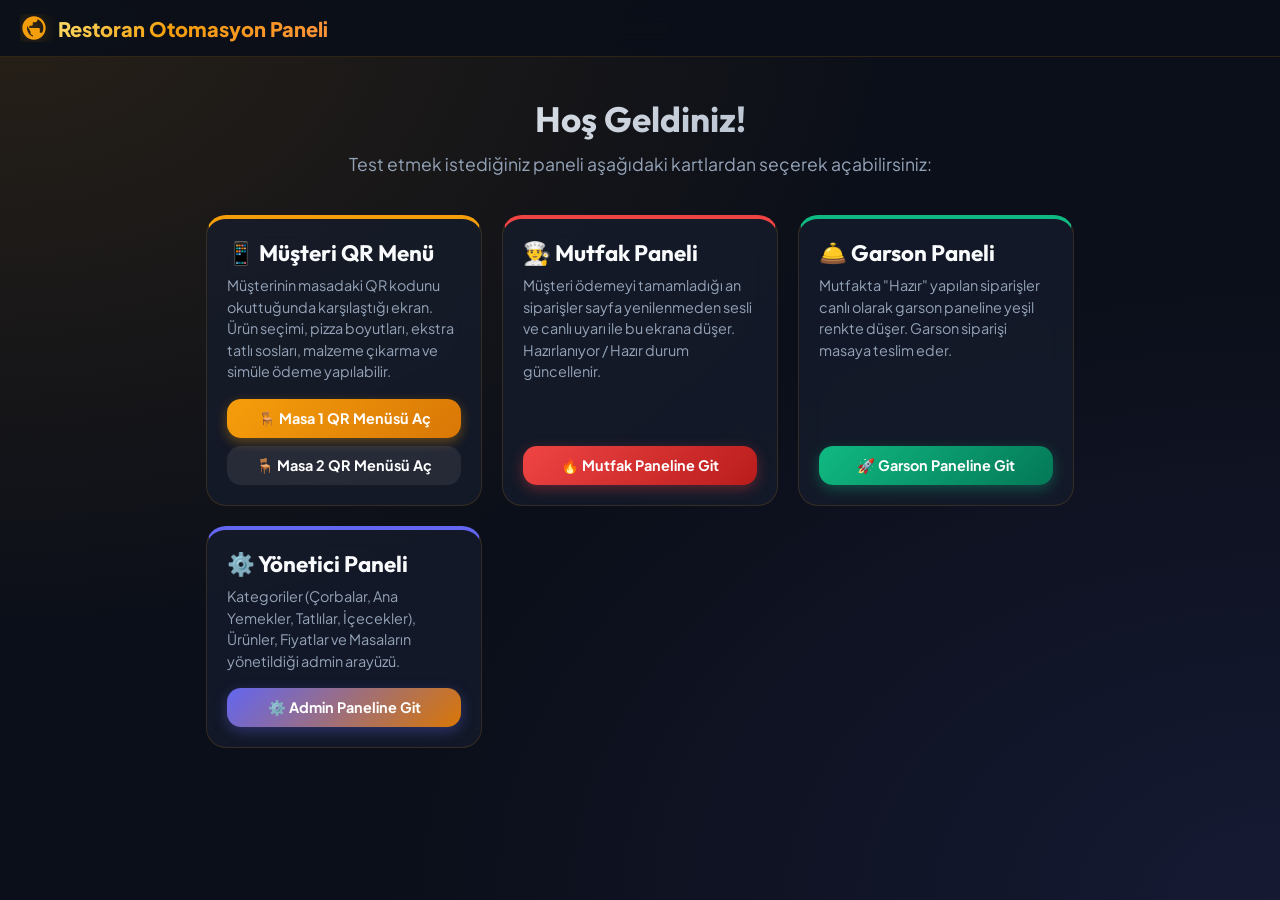
==== templates/index.html @ 1e36d371 "baslangic commiti: QR Odeme ve Restoran Otomasyonu" ====
<!DOCTYPE html>
<html lang="tr">
<head>
    <meta charset="UTF-8">
    <meta name="viewport" content="width=device-width, initial-scale=1.0">
    <title>Restoran QR Sipariş & Operasyon Sistemi</title>
    <link rel="stylesheet" href="/static/css/style.css">
</head>
<body>

    <header class="navbar">
        <div class="brand">
            <svg class="brand-icon-svg" viewBox="0 0 24 24">
                <path d="M12 2C6.48 2 2 6.48 2 12s4.48 10 10 10 10-4.48 10-10S17.52 2 12 2zm1 17.93c-3.95-.49-7-3.85-7-7.93 0-.62.08-1.21.21-1.79L9 15v1c0 1.1.9 2 2 2v1.93zm6.9-2.54c-.26-.81-1-1.39-1.9-1.39h-1v-3c0-.55-.45-1-1-1H8v-2h2c.55 0 1-.45 1-1V7h2c1.1 0 2-.9 2-2v-.41c2.93 1.19 5 4.06 5 7.41 0 2.08-.8 3.97-2.1 5.39z"/>
            </svg>
            <span>Restoran Otomasyon Paneli</span>
        </div>
    </header>

    <main class="container" style="max-width: 900px; padding-top: 40px;">
        <div style="text-align: center; margin-bottom: 40px;">
            <h1 style="font-size: 2.2rem; margin-bottom: 12px; background: linear-gradient(135deg, #fff, #94a3b8); -webkit-background-clip: text; -webkit-text-fill-color: transparent;">
                Hoş Geldiniz!
            </h1>
            <p style="color: var(--text-secondary); font-size: 1.1rem;">
                Test etmek istediğiniz paneli aşağıdaki kartlardan seçerek açabilirsiniz:
            </p>
        </div>

        <div style="display: grid; grid-template-columns: repeat(auto-fit, minmax(260px, 1fr)); gap: 20px;">
            
            <!-- MÜŞTERİ QR MENÜ -->
            <div class="product-card" style="border-top: 4px solid var(--primary);">
                <div>
                    <h3 style="font-size: 1.4rem; margin-bottom: 8px;">📱 Müşteri QR Menü</h3>
                    <p style="color: var(--text-secondary); font-size: 0.9rem; line-height: 1.5; margin-bottom: 16px;">
                        Müşterinin masadaki QR kodunu okuttuğunda karşılaştığı ekran. Ürün seçimi, pizza boyutları, ekstra tatlı sosları, malzeme çıkarma ve simüle ödeme yapılabilir.
                    </p>
                </div>
                <div style="display: flex; flex-direction: column; gap: 8px;">
                    <a href="/menu?masa=1" class="btn-add" style="justify-content: center;">
                        🪑 Masa 1 QR Menüsü Aç
                    </a>
                    <a href="/menu?masa=2" class="btn-add" style="justify-content: center; background: rgba(255,255,255,0.08); color:#fff; box-shadow:none;">
                        🪑 Masa 2 QR Menüsü Aç
                    </a>
                </div>
            </div>

            <!-- MUTFAK PANELİ -->
            <div class="product-card" style="border-top: 4px solid var(--danger);">
                <div>
                    <h3 style="font-size: 1.4rem; margin-bottom: 8px;">👨‍🍳 Mutfak Paneli</h3>
                    <p style="color: var(--text-secondary); font-size: 0.9rem; line-height: 1.5; margin-bottom: 16px;">
                        Müşteri ödemeyi tamamladığı an siparişler sayfa yenilenmeden sesli ve canlı uyarı ile bu ekrana düşer. Hazırlanıyor / Hazır durum güncellenir.
                    </p>
                </div>
                <a href="/mutfak" class="btn-add" style="justify-content: center; background: linear-gradient(135deg, var(--danger), #b91c1c); box-shadow: 0 4px 14px var(--danger-glow);">
                    🔥 Mutfak Paneline Git
                </a>
            </div>

            <!-- GARSON PANELİ -->
            <div class="product-card" style="border-top: 4px solid var(--success);">
                <div>
                    <h3 style="font-size: 1.4rem; margin-bottom: 8px;">🛎️ Garson Paneli</h3>
                    <p style="color: var(--text-secondary); font-size: 0.9rem; line-height: 1.5; margin-bottom: 16px;">
                        Mutfakta "Hazır" yapılan siparişler canlı olarak garson paneline yeşil renkte düşer. Garson siparişi masaya teslim eder.
                    </p>
                </div>
                <a href="/garson" class="btn-add" style="justify-content: center; background: linear-gradient(135deg, var(--success), #047857); box-shadow: 0 4px 14px var(--success-glow);">
                    🚀 Garson Paneline Git
                </a>
            </div>

            <!-- YÖNETİCİ PANELİ -->
            <div class="product-card" style="border-top: 4px solid var(--accent);">
                <div>
                    <h3 style="font-size: 1.4rem; margin-bottom: 8px;">⚙️ Yönetici Paneli</h3>
                    <p style="color: var(--text-secondary); font-size: 0.9rem; line-height: 1.5; margin-bottom: 16px;">
                        Kategoriler (Çorbalar, Ana Yemekler, Tatlılar, İçecekler), Ürünler, Fiyatlar ve Masaların yönetildiği admin arayüzü.
                    </p>
                </div>
                <a href="/admin" class="btn-add" style="justify-content: center; background: linear-gradient(135deg, var(--accent), #d97706); box-shadow: 0 4px 14px var(--accent-glow);">
                    ⚙️ Admin Paneline Git
                </a>
            </div>

        </div>
    </main>

</body>
</html>
---- static/css/style.css ----
/* ==========================================================================
   RESTORAN QR SİSTEMİ - WARMLUXURY AMBER TASARIM SİSTEMİ
   ========================================================================== */

@import url('https://fonts.googleapis.com/css2?family=Outfit:wght@300;400;500;600;700;800&family=Plus+Jakarta+Sans:wght@400;500;600;700&display=swap');

:root {
    --bg-main: #0b0f19;
    --bg-card: rgba(22, 29, 45, 0.75);
    --bg-card-hover: rgba(35, 46, 70, 0.85);
    --bg-input: #161e31;
    --border-color: rgba(245, 158, 11, 0.15);
    
    --primary: #f59e0b;
    --primary-hover: #d97706;
    --primary-glow: rgba(245, 158, 11, 0.35);
    
    --accent: #6366f1;
    --accent-glow: rgba(99, 102, 241, 0.35);
    
    --success: #10b981;
    --success-glow: rgba(16, 185, 129, 0.35);
    
    --danger: #ef4444;
    --danger-glow: rgba(239, 68, 68, 0.35);

    --text-primary: #f8fafc;
    --text-secondary: #94a3b8;
    --text-muted: #64748b;

    --radius-sm: 8px;
    --radius-md: 14px;
    --radius-lg: 20px;
    --radius-full: 9999px;

    --shadow-glass: 0 10px 35px 0 rgba(0, 0, 0, 0.5);
    --transition: all 0.25s cubic-bezier(0.4, 0, 0.2, 1);
}

/* RESET & BODY BASE */
* {
    margin: 0;
    padding: 0;
    box-sizing: border-box;
    font-family: 'Plus Jakarta Sans', sans-serif;
    -webkit-tap-highlight-color: transparent;
}

body {
    background-color: var(--bg-main);
    background-image: 
        radial-gradient(at 0% 0%, rgba(245, 158, 11, 0.12) 0px, transparent 50%),
        radial-gradient(at 100% 100%, rgba(99, 102, 241, 0.12) 0px, transparent 50%);
    background-attachment: fixed;
    color: var(--text-primary);
    min-height: 100vh;
    display: flex;
    flex-direction: column;
}

h1, h2, h3, h4, h5, h6 {
    font-family: 'Outfit', sans-serif;
    font-weight: 700;
}

a {
    color: inherit;
    text-decoration: none;
}

button {
    cursor: pointer;
    border: none;
    outline: none;
    font-family: inherit;
    transition: var(--transition);
}

input, select, textarea {
    font-family: inherit;
    outline: none;
    border: 1px solid var(--border-color);
    background: var(--bg-input);
    color: var(--text-primary);
    padding: 12px 16px;
    border-radius: var(--radius-md);
    transition: var(--transition);
}

input:focus, select:focus, textarea:focus {
    border-color: var(--primary);
    box-shadow: 0 0 0 3px var(--primary-glow);
}

/* HEADER & NAVBAR (MOBİL UYUMLU) */
.navbar {
    background: rgba(11, 15, 25, 0.9);
    backdrop-filter: blur(16px);
    -webkit-backdrop-filter: blur(16px);
    border-bottom: 1px solid var(--border-color);
    padding: 14px 20px;
    position: sticky;
    top: 0;
    z-index: 100;
    display: flex;
    align-items: center;
    justify-content: space-between;
    gap: 12px;
}

.brand {
    display: flex;
    align-items: center;
    gap: 10px;
    font-size: 1.25rem;
    font-weight: 800;
    background: linear-gradient(135deg, #fef08a, #f59e0b, #fb923c);
    -webkit-background-clip: text;
    -webkit-text-fill-color: transparent;
    white-space: nowrap;
    overflow: hidden;
    text-overflow: ellipsis;
}

.brand-icon-svg {
    width: 28px;
    height: 28px;
    fill: #f59e0b;
    filter: drop-shadow(0 0 8px var(--primary-glow));
    flex-shrink: 0;
}

.table-badge {
    background: linear-gradient(135deg, var(--primary), #d97706);
    color: #fff;
    padding: 6px 14px;
    border-radius: var(--radius-full);
    font-size: 0.85rem;
    font-weight: 800;
    box-shadow: 0 4px 12px var(--primary-glow);
    display: flex;
    align-items: center;
    gap: 6px;
    white-space: nowrap;
    flex-shrink: 0;
}

/* MAIN CONTAINER */
.container {
    max-width: 1200px;
    margin: 0 auto;
    padding: 20px 16px;
    width: 100%;
    flex: 1;
}

/* KUTU KUTU GÖRSELLİ KATEGORİ KARTLARI GRİDİ */
.category-grid-bar {
    display: grid;
    grid-template-columns: repeat(auto-fit, minmax(110px, 1fr));
    gap: 12px;
    margin-bottom: 24px;
}

.category-card-box {
    background: var(--bg-card);
    border: 1px solid var(--border-color);
    border-radius: var(--radius-md);
    padding: 14px 10px;
    display: flex;
    flex-direction: column;
    align-items: center;
    justify-content: center;
    gap: 6px;
    cursor: pointer;
    transition: var(--transition);
    text-align: center;
    backdrop-filter: blur(8px);
}

.category-card-box:hover {
    background: var(--bg-card-hover);
    transform: translateY(-2px);
    border-color: rgba(245, 158, 11, 0.4);
}

.category-card-box.active {
    background: linear-gradient(135deg, rgba(245, 158, 11, 0.25), rgba(217, 119, 6, 0.3));
    border-color: var(--primary);
    box-shadow: 0 4px 16px var(--primary-glow);
}

.category-card-icon {
    font-size: 1.8rem;
}

.category-card-title {
    font-size: 0.85rem;
    font-weight: 700;
    color: var(--text-primary);
}

/* PRODUCT GRID */
.product-grid {
    display: grid;
    grid-template-columns: repeat(auto-fill, minmax(260px, 1fr));
    gap: 20px;
}

.product-card {
    background: var(--bg-card);
    border: 1px solid var(--border-color);
    border-radius: var(--radius-lg);
    padding: 20px;
    display: flex;
    flex-direction: column;
    justify-content: space-between;
    backdrop-filter: blur(12px);
    transition: var(--transition);
    position: relative;
    overflow: hidden;
}

.product-card:hover {
    transform: translateY(-4px);
    border-color: rgba(245, 158, 11, 0.4);
    box-shadow: var(--shadow-glass);
}

.product-title {
    font-size: 1.15rem;
    font-weight: 700;
    margin-bottom: 6px;
    color: var(--text-primary);
}

.product-desc {
    font-size: 0.88rem;
    color: var(--text-secondary);
    line-height: 1.4;
    margin-bottom: 16px;
    flex: 1;
}

.product-footer {
    display: flex;
    align-items: center;
    justify-content: space-between;
    margin-top: 12px;
}

.product-price {
    font-size: 1.25rem;
    font-weight: 800;
    color: #fbbf24;
}

.btn-add {
    background: linear-gradient(135deg, var(--primary), #d97706);
    color: #fff;
    padding: 10px 18px;
    border-radius: var(--radius-md);
    font-weight: 700;
    font-size: 0.9rem;
    box-shadow: 0 4px 12px var(--primary-glow);
    display: flex;
    align-items: center;
    gap: 6px;
}

.btn-add:hover {
    transform: scale(1.04);
    background: linear-gradient(135deg, #d97706, #b45309);
}

/* FLOATING CART BAR */
.cart-floating-btn {
    position: fixed;
    bottom: 24px;
    right: 24px;
    background: linear-gradient(135deg, var(--primary), #d97706);
    color: #fff;
    padding: 14px 24px;
    border-radius: var(--radius-full);
    font-weight: 800;
    font-size: 1.05rem;
    box-shadow: 0 8px 24px var(--primary-glow);
    display: flex;
    align-items: center;
    gap: 12px;
    z-index: 99;
}

.cart-count-badge {
    background: #fff;
    color: #0f172a;
    padding: 2px 8px;
    border-radius: var(--radius-full);
    font-size: 0.85rem;
    font-weight: 900;
}

/* MODAL DIALOGS */
.modal-overlay {
    position: fixed;
    top: 0;
    left: 0;
    right: 0;
    bottom: 0;
    background: rgba(0, 0, 0, 0.8);
    backdrop-filter: blur(10px);
    display: flex;
    align-items: center;
    justify-content: center;
    z-index: 1000;
    padding: 16px;
    opacity: 0;
    pointer-events: none;
    transition: var(--transition);
}

.modal-overlay.active {
    opacity: 1;
    pointer-events: all;
}

.modal-content {
    background: #161e31;
    border: 1px solid var(--border-color);
    border-radius: var(--radius-lg);
    width: 100%;
    max-width: 520px;
    padding: 24px;
    box-shadow: 0 20px 50px rgba(0, 0, 0, 0.6);
    transform: translateY(20px);
    transition: var(--transition);
    max-height: 90vh;
    overflow-y: auto;
}

.modal-overlay.active .modal-content {
    transform: translateY(0);
}

.modal-header {
    display: flex;
    align-items: center;
    justify-content: space-between;
    margin-bottom: 16px;
}

.modal-close {
    background: transparent;
    color: var(--text-secondary);
    font-size: 1.4rem;
}

.modal-close:hover {
    color: var(--danger);
}

/* PIZZA SIZE GRID */
.option-section-title {
    font-size: 0.9rem;
    font-weight: 700;
    color: var(--text-secondary);
    margin-bottom: 8px;
}

.size-options-grid {
    display: grid;
    grid-template-columns: repeat(2, 1fr);
    gap: 10px;
    margin-bottom: 18px;
}

.size-option-card {
    background: rgba(255, 255, 255, 0.04);
    border: 1.5px solid var(--border-color);
    border-radius: var(--radius-md);
    padding: 10px 12px;
    cursor: pointer;
    transition: var(--transition);
    display: flex;
    flex-direction: column;
    gap: 4px;
}

.size-option-card.active {
    background: rgba(245, 158, 11, 0.18);
    border-color: var(--primary);
    box-shadow: 0 0 12px var(--primary-glow);
}

.size-name {
    font-weight: 800;
    font-size: 0.95rem;
    color: #fff;
}

.size-detail {
    font-size: 0.78rem;
    color: var(--text-secondary);
}

.size-price-diff {
    font-size: 0.85rem;
    font-weight: 700;
    color: #fbbf24;
}

/* EXTRAS LIST */
.extras-list {
    display: flex;
    flex-direction: column;
    gap: 8px;
    margin-bottom: 18px;
}

.extra-item-row {
    display: flex;
    align-items: center;
    justify-content: space-between;
    background: rgba(255, 255, 255, 0.03);
    border: 1px solid var(--border-color);
    border-radius: var(--radius-md);
    padding: 10px 14px;
    cursor: pointer;
    transition: var(--transition);
}

.extra-item-row.selected {
    border-color: var(--success);
    background: rgba(16, 185, 129, 0.12);
}

.extra-name {
    font-size: 0.9rem;
    font-weight: 600;
    color: #fff;
}

.extra-price {
    font-size: 0.9rem;
    font-weight: 800;
    color: #fbbf24;
}

/* NOTE INPUT & CHIPS */
.quick-notes {
    display: flex;
    flex-wrap: wrap;
    gap: 8px;
    margin-top: 10px;
}

.quick-note-chip {
    background: rgba(255, 255, 255, 0.05);
    border: 1px solid var(--border-color);
    border-radius: var(--radius-full);
    padding: 6px 14px;
    font-size: 0.82rem;
    font-weight: 600;
    color: var(--text-secondary);
    cursor: pointer;
    transition: var(--transition);
    user-select: none;
}

.quick-note-chip.active {
    background: linear-gradient(135deg, var(--danger), #b91c1c);
    color: #fff;
    border-color: var(--danger);
    box-shadow: 0 4px 12px var(--danger-glow);
}

.quick-note-chip.disabled {
    opacity: 0.35;
    cursor: not-allowed;
    pointer-events: none;
    border-color: rgba(255, 255, 255, 0.05);
}

/* TEK DURUM CANLI SİPARİŞ TAKİP KARTI */
.tracking-card {
    background: var(--bg-card);
    border: 1.5px solid var(--border-color);
    border-radius: var(--radius-lg);
    padding: 16px 20px;
    box-shadow: var(--shadow-glass);
    margin-bottom: 20px;
    backdrop-filter: blur(12px);
    transition: var(--transition);
}

.single-status-banner {
    display: flex;
    align-items: center;
    gap: 16px;
    padding: 14px 18px;
    border-radius: var(--radius-md);
    border: 1px solid var(--border-color);
    background: rgba(255, 255, 255, 0.03);
}

.single-status-banner.active-step-received {
    border-color: rgba(245, 158, 11, 0.4);
    background: rgba(245, 158, 11, 0.1);
}

.single-status-banner.active-step-preparing {
    border-color: var(--primary);
    background: rgba(245, 158, 11, 0.18);
    box-shadow: 0 0 20px rgba(245, 158, 11, 0.25);
}

.single-status-banner.active-step-ready {
    border-color: var(--success);
    background: rgba(16, 185, 129, 0.18);
    box-shadow: 0 0 20px rgba(16, 185, 129, 0.35);
    animation: pulse-green 1.5s infinite;
}

.status-icon-large {
    font-size: 2.2rem;
    flex-shrink: 0;
}

.status-title-main {
    font-size: 1.1rem;
    font-weight: 800;
    color: #fff;
}

.status-sub-desc {
    font-size: 0.85rem;
    color: var(--text-secondary);
    margin-top: 2px;
}

/* CARDS FOR KITCHEN & WAITER */
.order-cards-grid {
    display: grid;
    grid-template-columns: repeat(auto-fill, minmax(320px, 1fr));
    gap: 20px;
    margin-top: 20px;
}

.order-card {
    background: var(--bg-card);
    border: 2px solid var(--border-color);
    border-radius: var(--radius-lg);
    padding: 20px;
    backdrop-filter: blur(12px);
    display: flex;
    flex-direction: column;
    gap: 16px;
    transition: var(--transition);
}

.order-card.status-odendi_mutfakta {
    border-color: var(--danger);
    box-shadow: 0 0 20px var(--danger-glow);
    animation: pulse-card 2s infinite;
}

.order-card.status-hazirlaniyor {
    border-color: var(--primary);
    box-shadow: 0 0 20px var(--primary-glow);
}

.order-card.status-hazir {
    border-color: var(--success);
    box-shadow: 0 0 20px var(--success-glow);
    animation: pulse-green 1.5s infinite;
}

@keyframes pulse-card {
    0% { box-shadow: 0 0 10px rgba(239, 68, 68, 0.3); }
    50% { box-shadow: 0 0 25px rgba(239, 68, 68, 0.7); }
    100% { box-shadow: 0 0 10px rgba(239, 68, 68, 0.3); }
}

@keyframes pulse-green {
    0% { box-shadow: 0 0 10px rgba(16, 185, 129, 0.3); }
    50% { box-shadow: 0 0 25px rgba(16, 185, 129, 0.8); }
    100% { box-shadow: 0 0 10px rgba(16, 185, 129, 0.3); }
}

.order-header {
    display: flex;
    align-items: center;
    justify-content: space-between;
    border-bottom: 1px solid var(--border-color);
    padding-bottom: 12px;
}

.order-table-title {
    font-size: 1.3rem;
    font-weight: 800;
    color: #fff;
}

.order-code {
    font-size: 0.8rem;
    background: rgba(255, 255, 255, 0.1);
    padding: 4px 8px;
    border-radius: var(--radius-sm);
    color: var(--text-secondary);
}

.order-item-row {
    display: flex;
    flex-direction: column;
    gap: 4px;
    padding: 8px 0;
    border-bottom: 1px dashed rgba(255, 255, 255, 0.08);
}

.order-item-main {
    display: flex;
    justify-content: space-between;
    font-weight: 700;
    font-size: 1.05rem;
}

.order-item-note {
    background: rgba(239, 68, 68, 0.2);
    border: 1px solid rgba(239, 68, 68, 0.4);
    color: #fca5a5;
    padding: 4px 10px;
    border-radius: var(--radius-sm);
    font-size: 0.85rem;
    font-weight: 700;
    margin-top: 4px;
    display: inline-block;
}

.status-btn-group {
    display: flex;
    gap: 10px;
    margin-top: 10px;
}

.btn-status-action {
    flex: 1;
    padding: 12px;
    border-radius: var(--radius-md);
    font-weight: 800;
    font-size: 0.95rem;
    text-align: center;
}

.btn-warning {
    background: linear-gradient(135deg, var(--primary), #d97706);
    color: #fff;
    box-shadow: 0 4px 14px var(--primary-glow);
}

.btn-success {
    background: linear-gradient(135deg, var(--success), #059669);
    color: #fff;
    box-shadow: 0 4px 14px var(--success-glow);
}

.admin-table {
    width: 100%;
    border-collapse: collapse;
    margin-top: 16px;
    background: var(--bg-card);
    border-radius: var(--radius-lg);
    overflow: hidden;
    border: 1px solid var(--border-color);
}

.admin-table th, .admin-table td {
    padding: 14px 18px;
    text-align: left;
    border-bottom: 1px solid var(--border-color);
}

.admin-table th {
    background: rgba(11, 15, 25, 0.6);
    color: var(--text-secondary);
    font-weight: 700;
    font-size: 0.85rem;
    text-transform: uppercase;
}

/* RESPONSIVE DESIGN FIXES */
@media (max-width: 600px) {
    .navbar {
        padding: 12px 14px;
    }
    .brand {
        font-size: 1.05rem;
    }
    .table-badge {
        padding: 5px 10px;
        font-size: 0.78rem;
    }
    .category-grid-bar {
        grid-template-columns: repeat(2, 1fr);
    }
    .product-grid {
        grid-template-columns: 1fr;
    }
    .order-cards-grid {
        grid-template-columns: 1fr;
    }
    .size-options-grid {
        grid-template-columns: 1fr;
    }
}
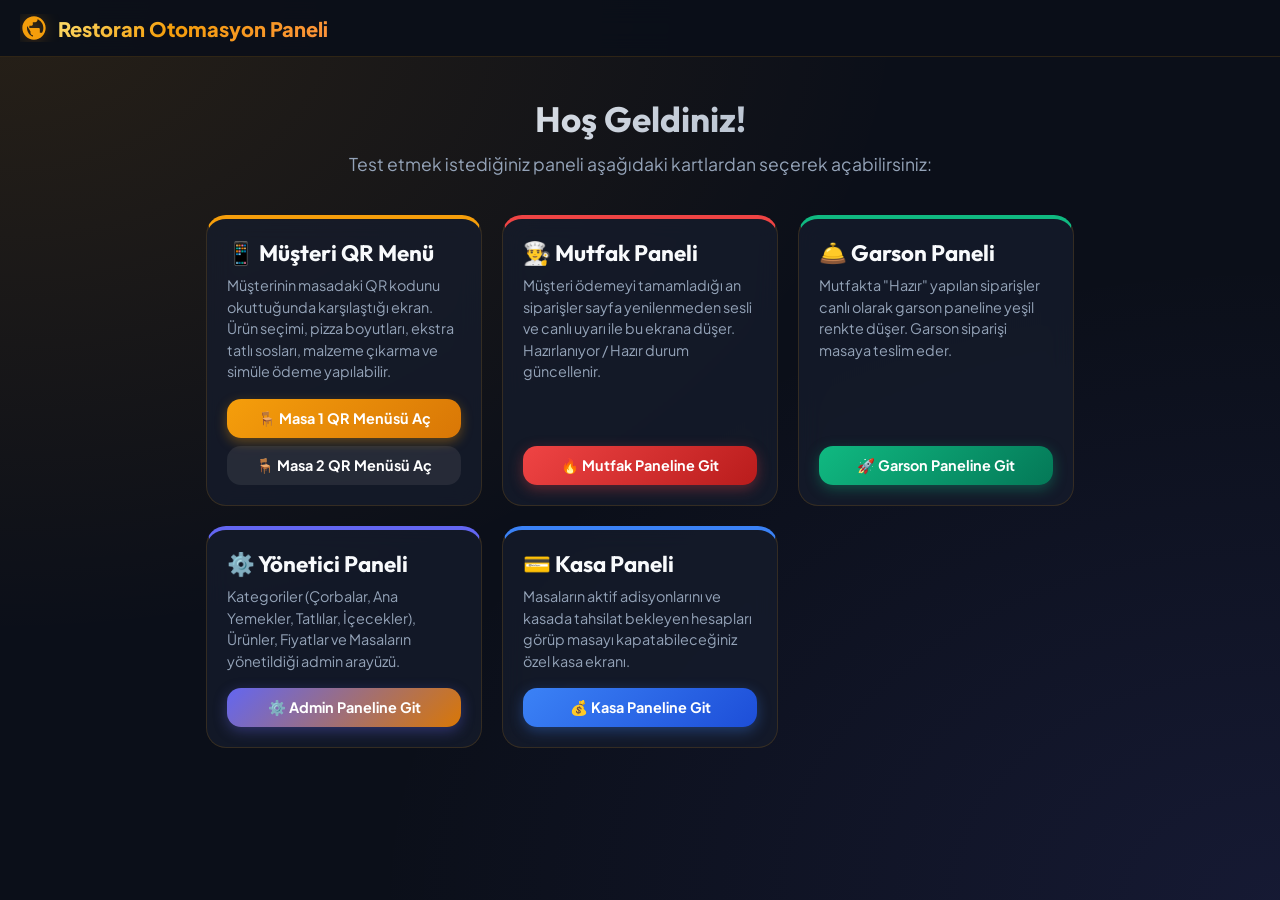
==== commit 1d7225ea: "Refactor: Controller, Service ve Repository n-tier katmanlarına ayrıldı ve dependency enjection uygu" ====
--- a/templates/index.html
+++ b/templates/index.html
@@ -86,6 +86,19 @@
                 </a>
             </div>
 
+            <!-- KASA PANELİ -->
+            <div class="product-card" style="border-top: 4px solid #3b82f6;">
+                <div>
+                    <h3 style="font-size: 1.4rem; margin-bottom: 8px;">💳 Kasa Paneli</h3>
+                    <p style="color: var(--text-secondary); font-size: 0.9rem; line-height: 1.5; margin-bottom: 16px;">
+                        Masaların aktif adisyonlarını ve kasada tahsilat bekleyen hesapları görüp masayı kapatabileceğiniz özel kasa ekranı.
+                    </p>
+                </div>
+                <a href="/kasa" class="btn-add" style="justify-content: center; background: linear-gradient(135deg, #3b82f6, #1d4ed8); box-shadow: 0 4px 14px rgba(59,130,246,0.35);">
+                    💰 Kasa Paneline Git
+                </a>
+            </div>
+
         </div>
     </main>
 
--- a/static/css/style.css
+++ b/static/css/style.css
@@ -149,7 +149,7 @@
 .container {
     max-width: 1200px;
     margin: 0 auto;
-    padding: 20px 16px;
+    padding: 20px 16px 110px 16px;
     width: 100%;
     flex: 1;
 }
@@ -273,22 +273,148 @@
     background: linear-gradient(135deg, #d97706, #b45309);
 }
 
-/* FLOATING CART BAR */
-.cart-floating-btn {
+/* RESTORAN KROKİ & KUŞBAKIŞI MASA HARİTASI */
+.floor-map-container {
+    background: rgba(15, 23, 42, 0.95);
+    border: 1px solid var(--border-color);
+    border-radius: var(--radius-lg);
+    padding: 20px;
+    margin-top: 16px;
+    position: relative;
+    overflow: hidden;
+}
+
+.floor-zones-grid {
+    display: grid;
+    grid-template-columns: repeat(auto-fit, minmax(280px, 1fr));
+    gap: 20px;
+}
+
+.floor-zone-box {
+    background: rgba(30, 41, 59, 0.6);
+    border: 1.5px dashed rgba(255, 255, 255, 0.15);
+    border-radius: var(--radius-md);
+    padding: 16px;
+    position: relative;
+}
+
+.floor-zone-header {
+    display: flex;
+    justify-content: space-between;
+    align-items: center;
+    font-size: 0.95rem;
+    font-weight: 800;
+    color: var(--primary);
+    margin-bottom: 14px;
+    padding-bottom: 8px;
+    border-bottom: 1px solid rgba(255, 255, 255, 0.08);
+}
+
+.floor-tables-layout {
+    display: grid;
+    grid-template-columns: repeat(auto-fill, minmax(110px, 1fr));
+    gap: 12px;
+}
+
+.table-node-card {
+    background: rgba(15, 23, 42, 0.8);
+    border: 2px solid var(--border-color);
+    border-radius: var(--radius-md);
+    padding: 12px 10px;
+    text-align: center;
+    cursor: pointer;
+    transition: var(--transition);
+    position: relative;
+}
+
+.table-node-card:hover {
+    transform: translateY(-3px) scale(1.04);
+    box-shadow: 0 8px 25px rgba(0, 0, 0, 0.5);
+}
+
+.table-node-card.status-bos {
+    border-color: rgba(16, 185, 129, 0.4);
+    background: rgba(16, 185, 129, 0.08);
+}
+
+.table-node-card.status-dolu {
+    border-color: rgba(239, 68, 68, 0.5);
+    background: rgba(239, 68, 68, 0.12);
+}
+
+.table-node-card.status-nakit_bekliyor {
+    border-color: #f59e0b;
+    background: rgba(245, 158, 11, 0.2);
+    animation: pulseGlow 1.8s infinite;
+}
+
+.table-node-card.status-hazir {
+    border-color: #6366f1;
+    background: rgba(99, 102, 241, 0.25);
+    animation: pulseGlow 1.5s infinite;
+}
+
+@keyframes pulseGlow {
+    0% { box-shadow: 0 0 0 0 rgba(245, 158, 11, 0.4); }
+    70% { box-shadow: 0 0 0 10px rgba(245, 158, 11, 0); }
+    100% { box-shadow: 0 0 0 0 rgba(245, 158, 11, 0); }
+}
+
+.table-node-number {
+    font-size: 1.1rem;
+    font-weight: 800;
+    margin-bottom: 4px;
+}
+
+.table-node-badge {
+    font-size: 0.72rem;
+    font-weight: 700;
+    padding: 3px 6px;
+    border-radius: var(--radius-sm);
+    display: inline-block;
+}
+
+/* BOTTOM STICKY CART DOCK (EKRAN ALTI İLE ÇAKIŞMAYAN SABİT BAR) */
+.cart-bottom-dock {
     position: fixed;
-    bottom: 24px;
-    right: 24px;
+    bottom: 0;
+    left: 0;
+    right: 0;
+    background: rgba(11, 15, 25, 0.95);
+    backdrop-filter: blur(16px);
+    -webkit-backdrop-filter: blur(16px);
+    border-top: 1.5px solid var(--border-color);
+    padding: 12px 16px;
+    z-index: 99;
+    box-shadow: 0 -10px 30px rgba(0, 0, 0, 0.6);
+    display: flex;
+    justify-content: center;
+}
+
+.btn-cart-dock {
+    width: 100%;
+    max-width: 600px;
     background: linear-gradient(135deg, var(--primary), #d97706);
     color: #fff;
-    padding: 14px 24px;
+    padding: 14px 20px;
+    border-radius: var(--radius-md);
+    display: flex;
+    align-items: center;
+    justify-content: space-between;
+    box-shadow: 0 6px 20px var(--primary-glow);
+    transition: var(--transition);
+}
+
+.btn-cart-dock:hover {
+    transform: scale(1.01);
+}
+
+.cart-dock-price {
+    font-size: 1.15rem;
+    font-weight: 800;
+    background: rgba(0, 0, 0, 0.25);
+    padding: 6px 14px;
     border-radius: var(--radius-full);
-    font-weight: 800;
-    font-size: 1.05rem;
-    box-shadow: 0 8px 24px var(--primary-glow);
-    display: flex;
-    align-items: center;
-    gap: 12px;
-    z-index: 99;
 }
 
 .cart-count-badge {
@@ -712,3 +838,167 @@
         grid-template-columns: 1fr;
     }
 }
+
+/* PAY CARD OPTIONS */
+.pay-card-item {
+    background: rgba(255, 255, 255, 0.03);
+    border: 1.5px solid var(--border-color);
+    border-radius: var(--radius-md);
+    padding: 12px 16px;
+    display: flex;
+    align-items: center;
+    justify-content: space-between;
+    cursor: pointer;
+    transition: var(--transition);
+}
+
+.pay-card-item:hover {
+    background: rgba(255, 255, 255, 0.07);
+    border-color: rgba(245, 158, 11, 0.4);
+}
+
+.pay-card-item.active {
+    border-color: var(--success);
+    background: rgba(16, 185, 129, 0.12);
+}
+
+.pay-check-icon {
+    color: var(--success);
+    font-size: 1.2rem;
+    font-weight: 900;
+}
+
+/* TOAST BİLDİRİM STİLLERİ (TASARIM KATMANI) */
+.toast-notification {
+    position: fixed;
+    top: 20px;
+    right: 20px;
+    background: linear-gradient(135deg, #f59e0b, #d97706);
+    color: #fff;
+    padding: 12px 24px;
+    border-radius: 12px;
+    font-weight: 700;
+    box-shadow: 0 8px 24px rgba(0, 0, 0, 0.4);
+    z-index: 9999;
+    animation: toastSlideIn 0.3s ease-out;
+}
+
+.toast-notification-waiter {
+    position: fixed;
+    bottom: 24px;
+    right: 24px;
+    background: linear-gradient(135deg, #10b981, #047857);
+    color: #fff;
+    padding: 16px 28px;
+    border-radius: 16px;
+    font-weight: 800;
+    box-shadow: 0 10px 30px rgba(0, 0, 0, 0.5);
+    z-index: 9999;
+    animation: toastSlideIn 0.3s ease-out;
+}
+
+@keyframes toastSlideIn {
+    from { transform: translateY(20px); opacity: 0; }
+    to { transform: translateY(0); opacity: 1; }
+}
+
+/* 6 HANELİ GARSON PIN NUMPAD STİLLERİ */
+.pin-display-container {
+    display: flex;
+    justify-content: center;
+    gap: 8px;
+    margin: 16px 0;
+}
+
+.pin-slot {
+    width: 44px;
+    height: 52px;
+    border: 2px solid var(--border-color);
+    border-radius: var(--radius-md);
+    background: rgba(255, 255, 255, 0.05);
+    display: flex;
+    align-items: center;
+    justify-content: center;
+    font-size: 1.4rem;
+    font-weight: 800;
+    color: var(--primary);
+    transition: all 0.15s ease-in-out;
+}
+
+.pin-slot.filled {
+    border-color: var(--primary);
+    background: rgba(245, 158, 11, 0.15);
+    box-shadow: 0 0 12px var(--primary-glow);
+}
+
+.pin-slot.success {
+    border-color: var(--success);
+    background: rgba(16, 185, 129, 0.2);
+    color: var(--success);
+}
+
+.pin-slot.error {
+    border-color: var(--danger);
+    background: rgba(239, 68, 68, 0.2);
+    color: var(--danger);
+    animation: shakePin 0.4s ease;
+}
+
+@keyframes shakePin {
+    0%, 100% { transform: translateX(0); }
+    20%, 60% { transform: translateX(-6px); }
+    40%, 80% { transform: translateX(6px); }
+}
+
+.pin-error-msg {
+    color: var(--danger);
+    font-size: 0.85rem;
+    font-weight: 700;
+    margin-bottom: 12px;
+}
+
+.numpad-grid {
+    display: grid;
+    grid-template-columns: repeat(3, 1fr);
+    gap: 10px;
+    max-width: 320px;
+    margin: 0 auto;
+}
+
+.numpad-btn {
+    height: 54px;
+    font-size: 1.35rem;
+    font-weight: 800;
+    background: rgba(255, 255, 255, 0.07);
+    border: 1px solid var(--border-color);
+    color: var(--text-main);
+    border-radius: var(--radius-md);
+    cursor: pointer;
+    transition: var(--transition);
+    user-select: none;
+    display: flex;
+    align-items: center;
+    justify-content: center;
+}
+
+.numpad-btn:hover {
+    background: rgba(245, 158, 11, 0.2);
+    border-color: var(--primary);
+    transform: scale(1.03);
+}
+
+.numpad-btn:active {
+    transform: scale(0.96);
+}
+
+.numpad-btn.btn-clear {
+    background: rgba(239, 68, 68, 0.15);
+    color: #f87171;
+    border-color: rgba(239, 68, 68, 0.4);
+}
+
+.numpad-btn.btn-backspace {
+    background: rgba(255, 255, 255, 0.1);
+    color: var(--text-secondary);
+}
+
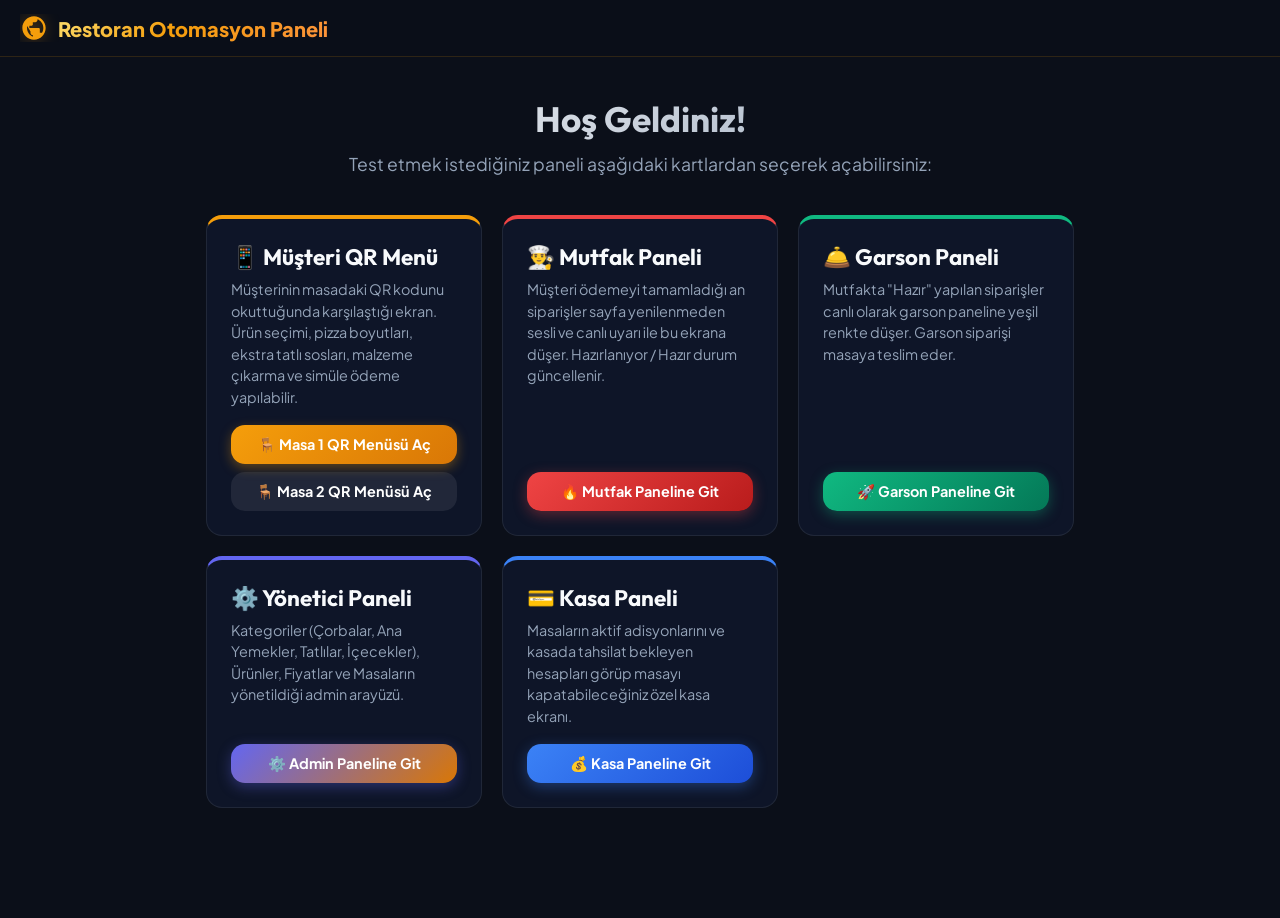
==== commit 85e2e25c: "ozellik: 6 haneli pin ile ilk siparis guvenligi ve diger ozellikler" ====
--- a/templates/index.html
+++ b/templates/index.html
@@ -30,7 +30,7 @@
         <div style="display: grid; grid-template-columns: repeat(auto-fit, minmax(260px, 1fr)); gap: 20px;">
             
             <!-- MÜŞTERİ QR MENÜ -->
-            <div class="product-card" style="border-top: 4px solid var(--primary);">
+            <div class="portal-card" style="border-top: 4px solid var(--primary);">
                 <div>
                     <h3 style="font-size: 1.4rem; margin-bottom: 8px;">📱 Müşteri QR Menü</h3>
                     <p style="color: var(--text-secondary); font-size: 0.9rem; line-height: 1.5; margin-bottom: 16px;">
@@ -38,17 +38,17 @@
                     </p>
                 </div>
                 <div style="display: flex; flex-direction: column; gap: 8px;">
-                    <a href="/menu?masa=1" class="btn-add" style="justify-content: center;">
+                    <a id="btnMasa1" href="/menu?masa=1" onclick="openDynamicMasaLink(1); return false;" class="btn-add" style="justify-content: center;">
                         🪑 Masa 1 QR Menüsü Aç
                     </a>
-                    <a href="/menu?masa=2" class="btn-add" style="justify-content: center; background: rgba(255,255,255,0.08); color:#fff; box-shadow:none;">
+                    <a id="btnMasa2" href="/menu?masa=2" onclick="openDynamicMasaLink(2); return false;" class="btn-add" style="justify-content: center; background: rgba(255,255,255,0.08); color:#fff; box-shadow:none;">
                         🪑 Masa 2 QR Menüsü Aç
                     </a>
                 </div>
             </div>
 
             <!-- MUTFAK PANELİ -->
-            <div class="product-card" style="border-top: 4px solid var(--danger);">
+            <div class="portal-card" style="border-top: 4px solid var(--danger);">
                 <div>
                     <h3 style="font-size: 1.4rem; margin-bottom: 8px;">👨‍🍳 Mutfak Paneli</h3>
                     <p style="color: var(--text-secondary); font-size: 0.9rem; line-height: 1.5; margin-bottom: 16px;">
@@ -61,7 +61,7 @@
             </div>
 
             <!-- GARSON PANELİ -->
-            <div class="product-card" style="border-top: 4px solid var(--success);">
+            <div class="portal-card" style="border-top: 4px solid var(--success);">
                 <div>
                     <h3 style="font-size: 1.4rem; margin-bottom: 8px;">🛎️ Garson Paneli</h3>
                     <p style="color: var(--text-secondary); font-size: 0.9rem; line-height: 1.5; margin-bottom: 16px;">
@@ -74,7 +74,7 @@
             </div>
 
             <!-- YÖNETİCİ PANELİ -->
-            <div class="product-card" style="border-top: 4px solid var(--accent);">
+            <div class="portal-card" style="border-top: 4px solid var(--accent);">
                 <div>
                     <h3 style="font-size: 1.4rem; margin-bottom: 8px;">⚙️ Yönetici Paneli</h3>
                     <p style="color: var(--text-secondary); font-size: 0.9rem; line-height: 1.5; margin-bottom: 16px;">
@@ -87,7 +87,7 @@
             </div>
 
             <!-- KASA PANELİ -->
-            <div class="product-card" style="border-top: 4px solid #3b82f6;">
+            <div class="portal-card" style="border-top: 4px solid #3b82f6;">
                 <div>
                     <h3 style="font-size: 1.4rem; margin-bottom: 8px;">💳 Kasa Paneli</h3>
                     <p style="color: var(--text-secondary); font-size: 0.9rem; line-height: 1.5; margin-bottom: 16px;">
@@ -102,5 +102,21 @@
         </div>
     </main>
 
+    <script>
+        async function openDynamicMasaLink(masaId) {
+            if ((window.location.hostname === '192.168.1.100' || window.location.host === '192.168.1.100:8000') && masaId === 1) {
+                masaId = 99;
+            }
+            try {
+                const res = await fetch(`/api/masalar/${masaId}/dynamic-qr`);
+                const data = await res.json();
+                if (data && data.qr_url) {
+                    window.location.href = data.qr_url;
+                    return;
+                }
+            } catch(e) {}
+                window.location.href = `/menu?masa=${masaId}`;
+        }
+    </script>
 </body>
 </html>
--- a/static/css/style.css
+++ b/static/css/style.css
@@ -10,17 +10,17 @@
     --bg-card-hover: rgba(35, 46, 70, 0.85);
     --bg-input: #161e31;
     --border-color: rgba(245, 158, 11, 0.15);
-    
+
     --primary: #f59e0b;
     --primary-hover: #d97706;
     --primary-glow: rgba(245, 158, 11, 0.35);
-    
+
     --accent: #6366f1;
     --accent-glow: rgba(99, 102, 241, 0.35);
-    
+
     --success: #10b981;
     --success-glow: rgba(16, 185, 129, 0.35);
-    
+
     --danger: #ef4444;
     --danger-glow: rgba(239, 68, 68, 0.35);
 
@@ -43,22 +43,50 @@
     padding: 0;
     box-sizing: border-box;
     font-family: 'Plus Jakarta Sans', sans-serif;
-    -webkit-tap-highlight-color: transparent;
+    scrollbar-width: none;
+    -ms-overflow-style: none;
+}
+
+::-webkit-scrollbar {
+    width: 0px;
+    height: 0px;
+    background: transparent;
+    display: none;
+}
+
+
+/* Number Input'lardaki sağdaki ok (spinner) tuşlarını gizle */
+input::-webkit-outer-spin-button,
+input::-webkit-inner-spin-button {
+    -webkit-appearance: none;
+    margin: 0;
+}
+
+input[type=number] {
+    -moz-appearance: textfield;
+    /* Firefox */
+}
+
+html,
+body {
+    overscroll-behavior-y: contain;
+    touch-action: pan-x pan-y;
 }
 
 body {
     background-color: var(--bg-main);
-    background-image: 
-        radial-gradient(at 0% 0%, rgba(245, 158, 11, 0.12) 0px, transparent 50%),
-        radial-gradient(at 100% 100%, rgba(99, 102, 241, 0.12) 0px, transparent 50%);
-    background-attachment: fixed;
     color: var(--text-primary);
     min-height: 100vh;
     display: flex;
     flex-direction: column;
 }
 
-h1, h2, h3, h4, h5, h6 {
+h1,
+h2,
+h3,
+h4,
+h5,
+h6 {
     font-family: 'Outfit', sans-serif;
     font-weight: 700;
 }
@@ -73,10 +101,12 @@
     border: none;
     outline: none;
     font-family: inherit;
-    transition: var(--transition);
-}
-
-input, select, textarea {
+    transition: transform 0.15s ease, opacity 0.15s ease;
+}
+
+input,
+select,
+textarea {
     font-family: inherit;
     outline: none;
     border: 1px solid var(--border-color);
@@ -84,19 +114,19 @@
     color: var(--text-primary);
     padding: 12px 16px;
     border-radius: var(--radius-md);
-    transition: var(--transition);
-}
-
-input:focus, select:focus, textarea:focus {
+    transition: border-color 0.15s ease;
+}
+
+input:focus,
+select:focus,
+textarea:focus {
     border-color: var(--primary);
-    box-shadow: 0 0 0 3px var(--primary-glow);
-}
-
-/* HEADER & NAVBAR (MOBİL UYUMLU) */
+    box-shadow: 0 0 0 2px var(--primary-glow);
+}
+
+/* HEADER & NAVBAR (MOBİL UYUMLU, YÜKSEK PERFORMANSLI) */
 .navbar {
-    background: rgba(11, 15, 25, 0.9);
-    backdrop-filter: blur(16px);
-    -webkit-backdrop-filter: blur(16px);
+    background: rgba(11, 15, 25, 0.98);
     border-bottom: 1px solid var(--border-color);
     padding: 14px 20px;
     position: sticky;
@@ -131,16 +161,17 @@
 }
 
 .table-badge {
-    background: linear-gradient(135deg, var(--primary), #d97706);
-    color: #fff;
-    padding: 6px 14px;
+    background: rgba(245, 158, 11, 0.15);
+    border: 1.5px solid var(--primary);
+    color: var(--primary);
+    padding: 5px 12px;
     border-radius: var(--radius-full);
     font-size: 0.85rem;
     font-weight: 800;
-    box-shadow: 0 4px 12px var(--primary-glow);
-    display: flex;
-    align-items: center;
-    gap: 6px;
+    letter-spacing: 0.3px;
+    display: flex;
+    align-items: center;
+    gap: 5px;
     white-space: nowrap;
     flex-shrink: 0;
 }
@@ -154,105 +185,459 @@
     flex: 1;
 }
 
-/* KUTU KUTU GÖRSELLİ KATEGORİ KARTLARI GRİDİ */
-.category-grid-bar {
-    display: grid;
-    grid-template-columns: repeat(auto-fit, minmax(110px, 1fr));
-    gap: 12px;
+/* CUSTOMER MENU LAYOUT (DİKEY KATEGORİ SİDEBARI + SAĞ İÇERİK/ÜRÜN GRİDİ) */
+.menu-layout-container {
+    max-width: 1200px;
+    margin: 0 auto;
+    padding: 8px 6px 8px 2px;
+    width: 100%;
+    height: calc(100vh - 56px);
+    height: calc(100svh - 56px);
+    height: calc(100dvh - 56px);
+    overflow: hidden;
+    display: flex;
+    flex-direction: column;
+}
+
+.menu-split-layout {
+    flex: 1;
+    min-height: 0;
+    display: flex;
+    gap: 8px;
+    align-items: stretch;
+    overflow: hidden;
+}
+
+/* SOL KATEGORİ SİDEBARI (EN ALTTA PİNLİ MASA BADGE) */
+.category-sidebar-wrapper {
+    width: 95px;
+    flex-shrink: 0;
+    display: flex;
+    flex-direction: column;
+    justify-content: space-between;
+    height: 100%;
+    overflow: hidden;
+    padding-bottom: max(4px, env(safe-area-inset-bottom));
+}
+
+.category-sidebar-list {
+    flex: 1;
+    overflow-y: auto;
+    overflow-x: hidden;
+    display: flex;
+    flex-direction: column;
+    gap: 10px;
+    padding: 4px 4px 4px 0px;
+    scrollbar-width: thin;
+    scrollbar-color: rgba(6, 182, 212, 0.3) transparent;
+    -webkit-overflow-scrolling: touch;
+    transform: translateZ(0);
+}
+
+.category-sidebar-list::-webkit-scrollbar {
+    width: 4px;
+}
+
+.category-sidebar-list::-webkit-scrollbar-thumb {
+    background: rgba(6, 182, 212, 0.3);
+    border-radius: 4px;
+}
+
+/* EN ALTTA SABİT PİNLİ MASA BADGE */
+.table-badge-sidebar {
+    margin-top: 8px;
+    padding: 10px 6px;
+    background: linear-gradient(135deg, var(--primary), #d97706);
+    color: #fff;
+    border-radius: 14px;
+    font-size: 0.8rem;
+    font-weight: 800;
+    text-align: center;
+    box-shadow: 0 4px 14px var(--primary-glow);
+    flex-shrink: 0;
+    white-space: nowrap;
+    user-select: none;
+}
+
+.category-card-box {
+    background: rgba(22, 29, 45, 0.95);
+    border: 1px solid rgba(255, 255, 255, 0.1);
+    border-radius: 16px;
+    padding: 10px 4px;
+    min-height: 76px;
+    display: flex;
+    flex-direction: column;
+    align-items: center;
+    justify-content: center;
+    gap: 4px;
+    cursor: pointer;
+    transition: transform 0.15s ease, border-color 0.15s ease, background-color 0.15s ease;
+    text-align: center;
+    user-select: none;
+    position: relative;
+    overflow: hidden;
+}
+
+.category-card-img {
+    position: absolute;
+    top: 0;
+    left: 0;
+    width: 100%;
+    height: 100%;
+    object-fit: cover;
+    z-index: 1;
+    transition: transform 0.2s ease, filter 0.2s ease;
+    filter: brightness(0.5);
+}
+
+.category-card-box:hover .category-card-img {
+    transform: scale(1.08);
+    filter: brightness(0.65);
+}
+
+.category-card-box.active .category-card-img {
+    filter: brightness(0.7);
+    transform: scale(1.05);
+}
+
+.category-card-box:hover {
+    border-color: rgba(245, 158, 11, 0.6);
+    transform: translateY(-2px);
+}
+
+.category-card-box.active {
+    border: 2px solid var(--primary);
+    background: rgba(22, 29, 45, 0.95);
+    transform: none;
+}
+
+.category-card-icon {
+    position: relative;
+    z-index: 2;
+    font-size: 1.6rem;
+    transition: transform 0.15s ease;
+}
+
+.category-card-box.active .category-card-icon {
+    transform: scale(1.1);
+}
+
+.category-card-title {
+    position: relative;
+    z-index: 2;
+    font-size: 0.82rem;
+    font-weight: 700;
+    color: #ffffff;
+    line-height: 1.2;
+    word-break: break-word;
+    text-shadow: 0 2px 4px rgba(0, 0, 0, 0.9);
+    transition: color 0.15s ease;
+}
+
+.category-card-box.active .category-card-title {
+    color: var(--primary);
+    font-weight: 800;
+    text-shadow: 0 2px 4px rgba(0, 0, 0, 1);
+}
+
+/* SAĞ ÜRÜN İÇERİK ALANI (BAĞIMSIZ KUSURSUZ ULTRA AKICI KAYDIRMA) */
+.menu-products-section {
+    flex: 1;
+    min-width: 0;
+    height: 100%;
+    overflow-y: auto;
+    padding-right: 4px;
+    padding-bottom: 110px;
+    scrollbar-width: thin;
+    scrollbar-color: rgba(255, 255, 255, 0.15) transparent;
+    -webkit-overflow-scrolling: touch;
+    transform: translateZ(0);
+    will-change: scroll-position;
+}
+
+.category-header-title {
+    display: none !important;
+}
+
+/* KATEGORİ BÖLÜMLERİ VE YAPIŞKAN (STICKY) BAŞLIKLAR */
+.category-section {
     margin-bottom: 24px;
 }
 
-.category-card-box {
-    background: var(--bg-card);
-    border: 1px solid var(--border-color);
-    border-radius: var(--radius-md);
-    padding: 14px 10px;
+.category-section-title {
+    position: sticky;
+    top: 0;
+    z-index: 10;
+    background: #0b0f19;
+    padding: 6px 0 10px 0;
+    margin-bottom: 10px;
+    border-bottom: 1px solid rgba(255, 255, 255, 0.08);
+}
+
+.category-section-title h2 {
+    font-size: 1.25rem;
+    font-weight: 800;
+    color: #ffffff;
+    letter-spacing: -0.3px;
+    display: flex;
+    align-items: center;
+    gap: 8px;
+}
+
+.category-products-list {
     display: flex;
     flex-direction: column;
-    align-items: center;
+    gap: 10px;
+}
+
+/* PORTAL GİRİŞ KARTLARI (LOCALHOST:8000 EKRANI İÇİN) */
+.portal-card {
+    background: rgba(15, 23, 42, 0.95);
+    border: 1px solid rgba(255, 255, 255, 0.08);
+    border-radius: 16px;
+    padding: 24px;
+    display: flex;
+    flex-direction: column;
+    justify-content: space-between;
+    min-height: 210px;
+    transition: transform 0.15s ease, border-color 0.15s ease;
+}
+
+.portal-card:hover {
+    border-color: rgba(255, 255, 255, 0.2);
+    transform: translateY(-2px);
+}
+
+/* PRODUCT GRID & CARDS (HER SATIRDA 1 ÜRÜN & PERFORMANS ODAKLI TASARIM) */
+.product-grid {
+    display: flex !important;
+    flex-direction: column !important;
+    gap: 16px !important;
+}
+
+.product-card {
+    background: rgba(15, 23, 42, 0.95);
+    border: 1px solid rgba(255, 255, 255, 0.08);
+    border-radius: 16px;
+    padding: 0;
+    /* Sol, üst ve alt tam sıfır padding */
+    display: flex;
+    align-items: stretch;
+    position: relative;
+    cursor: pointer;
+    transition: transform 0.15s ease, border-color 0.15s ease, background-color 0.15s ease;
+    overflow: hidden;
+    width: 100%;
+    min-height: 88px;
+    height: 88px;
+}
+
+.product-card:hover {
+    border-color: rgba(245, 158, 11, 0.5);
+    transform: translateY(-1px);
+}
+
+.product-card.selected {
+    background: rgba(245, 158, 11, 0.12) !important;
+    border: 1.5px solid var(--primary) !important;
+}
+
+.product-card-image-box {
+    position: relative;
+    width: 88px;
+    /* Sol, üst ve alt kenara tam yapışık 88x88px büyük görsel */
+    height: 88px;
+    border-top-left-radius: 15px;
+    border-bottom-left-radius: 15px;
+    border-top-right-radius: 0;
+    border-bottom-right-radius: 0;
+    overflow: hidden;
+    flex-shrink: 0;
+    background: #1e293b;
+    margin: 0;
+}
+
+.product-card-img {
+    width: 100%;
+    height: 100%;
+    object-fit: cover;
+    display: block;
+}
+
+.product-card-placeholder {
+    width: 100%;
+    height: 100%;
+    display: flex;
+    align-items: center;
+    justify-content: center;
+    font-size: 2.2rem;
+    background: rgba(30, 41, 59, 0.8);
+}
+
+.product-card-content {
+    flex: 1;
+    min-width: 0;
+    display: flex;
+    flex-direction: column;
     justify-content: center;
     gap: 6px;
+    padding: 8px 14px;
+}
+
+.product-title-row {
+    width: 100%;
+}
+
+.product-title {
+    font-size: 0.94rem;
+    font-weight: 700;
+    color: #f8fafc;
+    line-height: 1.25;
+    display: -webkit-box;
+    -webkit-line-clamp: 2;
+    -webkit-box-orient: vertical;
+    overflow: hidden;
+    text-overflow: ellipsis;
+    white-space: normal;
+    word-break: break-word;
+}
+
+.product-bottom-row {
+    display: flex;
+    align-items: center;
+    justify-content: space-between;
+    gap: 8px;
+    width: 100%;
+}
+
+.product-price-badge {
+    font-family: 'Plus Jakarta Sans', -apple-system, BlinkMacSystemFont, sans-serif;
+    font-size: 1.05rem;
+    font-weight: 700;
+    color: #10b981;
+    letter-spacing: -0.2px;
+    white-space: nowrap;
+    line-height: 1;
+    display: flex;
+    align-items: center;
+}
+
+.product-actions-right {
+    display: flex;
+    align-items: center;
+    gap: 8px;
+}
+
+.quantity-counter-box {
+    display: flex;
+    align-items: center;
+    gap: 4px;
+    background: rgba(245, 158, 11, 0.15);
+    border: 1px solid var(--primary);
+    border-radius: 10px;
+    padding: 2px 4px;
+}
+
+.btn-qty-step {
+    width: 28px;
+    height: 28px;
+    border-radius: 7px;
+    background: var(--primary);
+    border: none;
+    color: #000;
+    font-size: 1.1rem;
+    font-weight: 900;
+    display: flex;
+    align-items: center;
+    justify-content: center;
+    line-height: 1;
     cursor: pointer;
-    transition: var(--transition);
+    transition: transform 0.1s ease, background-color 0.1s ease;
+}
+
+.btn-qty-step span {
+    display: flex;
+    align-items: center;
+    justify-content: center;
+    line-height: 1;
+    margin-top: -2px;
+}
+
+.btn-qty-step:active {
+    transform: scale(0.92);
+}
+
+.product-cart-qty-badge {
+    min-width: 22px;
     text-align: center;
-    backdrop-filter: blur(8px);
-}
-
-.category-card-box:hover {
-    background: var(--bg-card-hover);
-    transform: translateY(-2px);
-    border-color: rgba(245, 158, 11, 0.4);
-}
-
-.category-card-box.active {
-    background: linear-gradient(135deg, rgba(245, 158, 11, 0.25), rgba(217, 119, 6, 0.3));
-    border-color: var(--primary);
-    box-shadow: 0 4px 16px var(--primary-glow);
-}
-
-.category-card-icon {
-    font-size: 1.8rem;
-}
-
-.category-card-title {
-    font-size: 0.85rem;
+    font-size: 0.9rem;
+    font-weight: 800;
+    color: #ffffff;
+    padding: 0 4px;
+}
+
+.product-cart-qty {
+    background: rgba(245, 158, 11, 0.2);
+    border: 1px solid var(--primary);
+    color: #ffffff;
+    font-size: 0.78rem;
+    font-weight: 800;
+    padding: 3px 8px;
+    border-radius: 8px;
+    white-space: nowrap;
+}
+
+.product-price-bottom {
+    display: block !important;
+    font-family: 'Plus Jakarta Sans', -apple-system, BlinkMacSystemFont, sans-serif;
+    font-size: 1.05rem;
     font-weight: 700;
-    color: var(--text-primary);
-}
-
-/* PRODUCT GRID */
-.product-grid {
-    display: grid;
-    grid-template-columns: repeat(auto-fill, minmax(260px, 1fr));
-    gap: 20px;
-}
-
-.product-card {
-    background: var(--bg-card);
-    border: 1px solid var(--border-color);
-    border-radius: var(--radius-lg);
-    padding: 20px;
-    display: flex;
-    flex-direction: column;
-    justify-content: space-between;
-    backdrop-filter: blur(12px);
-    transition: var(--transition);
-    position: relative;
-    overflow: hidden;
-}
-
-.product-card:hover {
-    transform: translateY(-4px);
-    border-color: rgba(245, 158, 11, 0.4);
-    box-shadow: var(--shadow-glass);
-}
-
-.product-title {
+    color: #10b981;
+    white-space: nowrap;
+    text-align: right;
+}
+
+.btn-add-circle {
+    width: 34px;
+    height: 34px;
+    border-radius: 10px;
+    background: rgba(245, 158, 11, 0.15);
+    border: 1px solid var(--primary);
+    color: var(--primary);
+    font-size: 1.3rem;
+    font-weight: 800;
+    display: flex;
+    align-items: center;
+    justify-content: center;
+    line-height: 1;
+    cursor: pointer;
+    transition: transform 0.15s ease, background-color 0.15s ease;
+}
+
+.btn-add-circle span {
+    display: flex;
+    align-items: center;
+    justify-content: center;
+    line-height: 1;
+    margin-top: -2px;
+}
+
+.btn-add-circle.active {
+    background: var(--primary) !important;
+    border: none !important;
+    color: #000 !important;
+    font-weight: 900 !important;
+}
+
+.btn-add-circle:hover {
+    transform: scale(1.08);
+}
+
+.product-price {
+    font-family: 'Plus Jakarta Sans', -apple-system, BlinkMacSystemFont, sans-serif;
     font-size: 1.15rem;
     font-weight: 700;
-    margin-bottom: 6px;
-    color: var(--text-primary);
-}
-
-.product-desc {
-    font-size: 0.88rem;
-    color: var(--text-secondary);
-    line-height: 1.4;
-    margin-bottom: 16px;
-    flex: 1;
-}
-
-.product-footer {
-    display: flex;
-    align-items: center;
-    justify-content: space-between;
-    margin-top: 12px;
-}
-
-.product-price {
-    font-size: 1.25rem;
-    font-weight: 800;
-    color: #fbbf24;
+    color: #10b981;
 }
 
 .btn-add {
@@ -355,9 +740,17 @@
 }
 
 @keyframes pulseGlow {
-    0% { box-shadow: 0 0 0 0 rgba(245, 158, 11, 0.4); }
-    70% { box-shadow: 0 0 0 10px rgba(245, 158, 11, 0); }
-    100% { box-shadow: 0 0 0 0 rgba(245, 158, 11, 0); }
+    0% {
+        box-shadow: 0 0 0 0 rgba(245, 158, 11, 0.4);
+    }
+
+    70% {
+        box-shadow: 0 0 0 10px rgba(245, 158, 11, 0);
+    }
+
+    100% {
+        box-shadow: 0 0 0 0 rgba(245, 158, 11, 0);
+    }
 }
 
 .table-node-number {
@@ -374,47 +767,71 @@
     display: inline-block;
 }
 
-/* BOTTOM STICKY CART DOCK (EKRAN ALTI İLE ÇAKIŞMAYAN SABİT BAR) */
+/* BOTTOM STICKY CART DOCK (EKRAN ALTI İLE ÇAKIŞMAYAN SABİT BEYAZ BAR) */
 .cart-bottom-dock {
     position: fixed;
-    bottom: 0;
-    left: 0;
-    right: 0;
-    background: rgba(11, 15, 25, 0.95);
-    backdrop-filter: blur(16px);
-    -webkit-backdrop-filter: blur(16px);
-    border-top: 1.5px solid var(--border-color);
-    padding: 12px 16px;
-    z-index: 99;
-    box-shadow: 0 -10px 30px rgba(0, 0, 0, 0.6);
-    display: flex;
-    justify-content: center;
+    bottom: 24px;
+    left: 50%;
+    transform: translateX(-50%);
+    width: 90%;
+    max-width: 400px;
+    background: #ffffff;
+    border: 1px solid rgba(0, 0, 0, 0.1);
+    border-radius: 100px;
+    padding: 8px 12px;
+    z-index: 150;
+    box-shadow: 0 10px 30px rgba(0, 0, 0, 0.45);
+    display: flex;
+    justify-content: space-between;
+    align-items: center;
 }
 
 .btn-cart-dock {
     width: 100%;
-    max-width: 600px;
+    background: transparent;
+    border: none;
+    color: #0f172a;
+    display: flex;
+    justify-content: space-between;
+    align-items: center;
+    cursor: pointer;
+    transition: transform 0.15s ease;
+}
+
+.btn-cart-dock:hover {
+    transform: scale(1.02);
+}
+
+.cart-dock-price {
+    font-size: 1.1rem;
+    font-weight: 900;
+    color: #000000;
     background: linear-gradient(135deg, var(--primary), #d97706);
-    color: #fff;
-    padding: 14px 20px;
-    border-radius: var(--radius-md);
-    display: flex;
-    align-items: center;
-    justify-content: space-between;
-    box-shadow: 0 6px 20px var(--primary-glow);
-    transition: var(--transition);
-}
-
-.btn-cart-dock:hover {
-    transform: scale(1.01);
-}
-
-.cart-dock-price {
-    font-size: 1.15rem;
-    font-weight: 800;
-    background: rgba(0, 0, 0, 0.25);
-    padding: 6px 14px;
-    border-radius: var(--radius-full);
+    padding: 8px 18px;
+    border-radius: 100px;
+    box-shadow: 0 4px 14px rgba(245, 158, 11, 0.4);
+}
+
+@keyframes cartDockPop {
+    0% {
+        transform: translateX(-50%) scale(0.92);
+    }
+
+    50% {
+        transform: translateX(-50%) scale(1.08);
+    }
+
+    75% {
+        transform: translateX(-50%) scale(1.02);
+    }
+
+    100% {
+        transform: translateX(-50%) scale(1);
+    }
+}
+
+.cart-dock-pop {
+    animation: cartDockPop 0.4s cubic-bezier(0.175, 0.885, 0.32, 1.275) forwards;
 }
 
 .cart-count-badge {
@@ -433,8 +850,7 @@
     left: 0;
     right: 0;
     bottom: 0;
-    background: rgba(0, 0, 0, 0.8);
-    backdrop-filter: blur(10px);
+    background: rgba(0, 0, 0, 0.75);
     display: flex;
     align-items: center;
     justify-content: center;
@@ -442,7 +858,7 @@
     padding: 16px;
     opacity: 0;
     pointer-events: none;
-    transition: var(--transition);
+    transition: opacity 0.2s ease;
 }
 
 .modal-overlay.active {
@@ -451,21 +867,21 @@
 }
 
 .modal-content {
-    background: #161e31;
-    border: 1px solid var(--border-color);
-    border-radius: var(--radius-lg);
+    background: rgba(22, 30, 49, 0.98);
+    border: 1px solid rgba(255, 255, 255, 0.12);
+    border-radius: 24px;
     width: 100%;
     max-width: 520px;
     padding: 24px;
-    box-shadow: 0 20px 50px rgba(0, 0, 0, 0.6);
+    box-shadow: 0 20px 50px rgba(0, 0, 0, 0.8);
     transform: translateY(20px);
-    transition: var(--transition);
+    transition: transform 0.2s ease;
     max-height: 90vh;
     overflow-y: auto;
 }
 
 .modal-overlay.active .modal-content {
-    transform: translateY(0);
+    transform: translateY(0) scale(1);
 }
 
 .modal-header {
@@ -677,11 +1093,10 @@
     border: 2px solid var(--border-color);
     border-radius: var(--radius-lg);
     padding: 20px;
-    backdrop-filter: blur(12px);
     display: flex;
     flex-direction: column;
     gap: 16px;
-    transition: var(--transition);
+    transition: border-color 0.2s ease;
 }
 
 .order-card.status-odendi_mutfakta {
@@ -702,29 +1117,71 @@
 }
 
 @keyframes pulse-card {
-    0% { box-shadow: 0 0 10px rgba(239, 68, 68, 0.3); }
-    50% { box-shadow: 0 0 25px rgba(239, 68, 68, 0.7); }
-    100% { box-shadow: 0 0 10px rgba(239, 68, 68, 0.3); }
+    0% {
+        box-shadow: 0 0 10px rgba(239, 68, 68, 0.3);
+    }
+
+    50% {
+        box-shadow: 0 0 25px rgba(239, 68, 68, 0.7);
+    }
+
+    100% {
+        box-shadow: 0 0 10px rgba(239, 68, 68, 0.3);
+    }
 }
 
 @keyframes pulse-green {
-    0% { box-shadow: 0 0 10px rgba(16, 185, 129, 0.3); }
-    50% { box-shadow: 0 0 25px rgba(16, 185, 129, 0.8); }
-    100% { box-shadow: 0 0 10px rgba(16, 185, 129, 0.3); }
+    0% {
+        box-shadow: 0 0 10px rgba(16, 185, 129, 0.3);
+    }
+
+    50% {
+        box-shadow: 0 0 25px rgba(16, 185, 129, 0.8);
+    }
+
+    100% {
+        box-shadow: 0 0 10px rgba(16, 185, 129, 0.3);
+    }
 }
 
 .order-header {
     display: flex;
-    align-items: center;
-    justify-content: space-between;
+    flex-direction: column;
+    gap: 8px;
     border-bottom: 1px solid var(--border-color);
     padding-bottom: 12px;
+    margin-bottom: 10px;
+}
+
+.order-title-wrapper {
+    display: flex;
+    justify-content: space-between;
+    align-items: center;
+    gap: 8px;
+    flex-wrap: wrap;
 }
 
 .order-table-title {
     font-size: 1.3rem;
     font-weight: 800;
     color: #fff;
+}
+
+.order-total-bar {
+    font-size: 0.85rem;
+    background: rgba(255, 255, 255, 0.06);
+    border: 1px solid rgba(255, 255, 255, 0.1);
+    padding: 6px 10px;
+    border-radius: var(--radius-sm);
+    color: var(--text-secondary);
+    display: flex;
+    justify-content: space-between;
+    align-items: center;
+}
+
+.order-total-bar strong {
+    color: #fbbf24;
+    font-size: 0.95rem;
 }
 
 .order-code {
@@ -799,7 +1256,8 @@
     border: 1px solid var(--border-color);
 }
 
-.admin-table th, .admin-table td {
+.admin-table th,
+.admin-table td {
     padding: 14px 18px;
     text-align: left;
     border-bottom: 1px solid var(--border-color);
@@ -818,22 +1276,29 @@
     .navbar {
         padding: 12px 14px;
     }
+
     .brand {
         font-size: 1.05rem;
     }
+
     .table-badge {
         padding: 5px 10px;
         font-size: 0.78rem;
     }
+
     .category-grid-bar {
         grid-template-columns: repeat(2, 1fr);
     }
+
     .product-grid {
         grid-template-columns: 1fr;
     }
+
     .order-cards-grid {
-        grid-template-columns: 1fr;
-    }
+        grid-template-columns: repeat(auto-fill, minmax(70px, 1fr));
+        gap: 8px;
+    }
+
     .size-options-grid {
         grid-template-columns: 1fr;
     }
@@ -885,21 +1350,31 @@
 
 .toast-notification-waiter {
     position: fixed;
-    bottom: 24px;
-    right: 24px;
+    top: 70px;
+    left: 50%;
+    transform: translateX(-50%);
     background: linear-gradient(135deg, #10b981, #047857);
     color: #fff;
-    padding: 16px 28px;
-    border-radius: 16px;
+    padding: 12px 24px;
+    border-radius: 12px;
     font-weight: 800;
-    box-shadow: 0 10px 30px rgba(0, 0, 0, 0.5);
-    z-index: 9999;
-    animation: toastSlideIn 0.3s ease-out;
-}
-
-@keyframes toastSlideIn {
-    from { transform: translateY(20px); opacity: 0; }
-    to { transform: translateY(0); opacity: 1; }
+    font-size: 0.95rem;
+    box-shadow: 0 10px 30px rgba(0, 0, 0, 0.6);
+    z-index: 99999;
+    pointer-events: none;
+    animation: toastSlideDown 0.3s cubic-bezier(0.4, 0, 0.2, 1);
+}
+
+@keyframes toastSlideDown {
+    from {
+        transform: translate(-50%, -20px);
+        opacity: 0;
+    }
+
+    to {
+        transform: translate(-50%, 0);
+        opacity: 1;
+    }
 }
 
 /* 6 HANELİ GARSON PIN NUMPAD STİLLERİ */
@@ -945,9 +1420,21 @@
 }
 
 @keyframes shakePin {
-    0%, 100% { transform: translateX(0); }
-    20%, 60% { transform: translateX(-6px); }
-    40%, 80% { transform: translateX(6px); }
+
+    0%,
+    100% {
+        transform: translateX(0);
+    }
+
+    20%,
+    60% {
+        transform: translateX(-6px);
+    }
+
+    40%,
+    80% {
+        transform: translateX(6px);
+    }
 }
 
 .pin-error-msg {
@@ -1002,3 +1489,1364 @@
     color: var(--text-secondary);
 }
 
+/* ==========================================================================
+   VEGA ŞEFİM RESTORAN KASA POS STİLLERİ (F1-F8 KISAYOLLU YÜKSEK HIZLI TASARIM)
+   ========================================================================== */
+.vega-kasa-body {
+    background: #080d1a !important;
+    overflow-x: hidden;
+}
+
+.vega-navbar {
+    background: #0f172a !important;
+    border-bottom: 2px solid #06b6d4 !important;
+    padding: 8px 16px !important;
+    display: flex;
+    align-items: center;
+    justify-content: space-between;
+    gap: 12px;
+}
+
+.vega-logo-icon {
+    font-size: 1.8rem;
+}
+
+.vega-brand-title {
+    font-size: 1.1rem;
+    font-weight: 900;
+    color: #fff;
+    letter-spacing: 0.5px;
+    display: block;
+}
+
+.vega-brand-subtitle {
+    font-size: 0.72rem;
+    color: #06b6d4;
+    font-weight: 600;
+}
+
+.vega-shortcut-bar {
+    display: flex;
+    align-items: center;
+    gap: 6px;
+    flex-wrap: wrap;
+}
+
+.shortcut-chip {
+    background: rgba(255, 255, 255, 0.06);
+    border: 1px solid rgba(255, 255, 255, 0.12);
+    border-radius: 8px;
+    padding: 4px 10px;
+    font-size: 0.78rem;
+    color: #cbd5e1;
+    cursor: pointer;
+    transition: all 0.15s ease;
+    user-select: none;
+}
+
+.shortcut-chip b {
+    color: #06b6d4;
+    font-weight: 800;
+}
+
+.shortcut-chip:hover {
+    background: rgba(6, 182, 212, 0.2);
+    border-color: #06b6d4;
+    color: #fff;
+}
+
+.socket-badge {
+    padding: 4px 10px;
+    border-radius: 12px;
+    font-size: 0.8rem;
+    font-weight: 700;
+}
+
+.socket-badge.connected {
+    background: rgba(16, 185, 129, 0.15);
+    color: #10b981;
+    border: 1px solid #10b981;
+}
+
+.socket-badge.disconnected {
+    background: rgba(239, 68, 68, 0.15);
+    color: #ef4444;
+    border: 1px solid #ef4444;
+}
+
+.btn-home-link {
+    background: rgba(255, 255, 255, 0.08);
+    color: #fff;
+    padding: 6px 12px;
+    border-radius: 8px;
+    font-size: 0.85rem;
+    text-decoration: none;
+    transition: background 0.15s ease;
+}
+
+.btn-home-link:hover {
+    background: rgba(255, 255, 255, 0.18);
+}
+
+/* FULL SCREEN WORKSTATION LAYOUT */
+.vega-pos-container {
+    display: flex !important;
+    flex-direction: column !important;
+    width: 100% !important;
+    max-width: 100% !important;
+    height: calc(100vh - 60px) !important;
+    padding: 10px !important;
+    overflow: hidden !important;
+    box-sizing: border-box !important;
+    margin: 0 !important;
+}
+
+/* GÖRÜNÜM 1: TAM EKRAN MASA HARİTASI */
+#viewMasaHaritasi.vega-tables-section {
+    background: #0f172a;
+    border: 1px solid rgba(255, 255, 255, 0.08);
+    border-radius: 16px;
+    display: flex;
+    flex-direction: column;
+    overflow: hidden;
+    width: 100% !important;
+    min-width: 100% !important;
+    max-width: 100% !important;
+    height: 100% !important;
+    flex: 1 !important;
+    box-sizing: border-box !important;
+}
+
+#viewMasaHaritasi .vega-tables-grid {
+    flex: 1;
+    overflow-y: auto;
+    padding: 14px;
+    display: grid;
+    grid-template-columns: repeat(auto-fill, minmax(180px, 1fr)) !important;
+    gap: 12px;
+    align-content: start;
+}
+
+.vega-tables-header {
+    padding: 10px;
+    border-bottom: 1px solid rgba(255, 255, 255, 0.08);
+    background: rgba(0, 0, 0, 0.2);
+}
+
+.vega-filter-tabs {
+    display: flex;
+    gap: 4px;
+    margin-bottom: 8px;
+}
+
+.vega-filter-btn {
+    flex: 1;
+    padding: 6px 4px;
+    font-size: 0.72rem;
+    font-weight: 700;
+    border-radius: 8px;
+    background: rgba(255, 255, 255, 0.05);
+    border: 1px solid rgba(255, 255, 255, 0.1);
+    color: #94a3b8;
+    cursor: pointer;
+    text-align: center;
+    transition: all 0.15s ease;
+}
+
+.vega-filter-btn.active {
+    background: #06b6d4;
+    color: #080c14;
+    border-color: #06b6d4;
+    font-weight: 800;
+}
+
+.vega-search-box input {
+    width: 100%;
+    background: rgba(0, 0, 0, 0.4);
+    border: 1px solid rgba(255, 255, 255, 0.12);
+    color: #fff;
+    padding: 8px 12px;
+    border-radius: 8px;
+    font-size: 0.85rem;
+}
+
+.vega-tables-grid {
+    flex: 1;
+    overflow-y: auto;
+    padding: 10px;
+    display: grid;
+    grid-template-columns: repeat(2, 1fr);
+    gap: 8px;
+    align-content: start;
+}
+
+/* SPLIT LAYOUT VE MASALAR */
+.kasa-split-tables-container {
+    display: flex;
+    flex: 1;
+    overflow: hidden;
+    gap: 16px;
+    padding: 14px;
+    box-sizing: border-box;
+    height: 100%;
+}
+
+.tables-column-container {
+    flex: 1;
+    display: flex;
+    flex-direction: column;
+    background: rgba(15, 23, 42, 0.4);
+    border: 1px solid rgba(255, 255, 255, 0.08);
+    border-radius: 14px;
+    padding: 12px;
+    overflow: hidden;
+    box-sizing: border-box;
+}
+
+.column-title {
+    margin: 0 0 10px 0;
+    font-size: 1.1rem;
+    font-weight: 800;
+    padding-bottom: 8px;
+    display: flex;
+    align-items: center;
+    gap: 8px;
+    letter-spacing: 0.5px;
+}
+
+.column-title.salon-title {
+    color: #38bdf8;
+    border-bottom: 2px solid rgba(56, 189, 248, 0.2);
+}
+
+.column-title.bahce-title {
+    color: #34d399;
+    border-bottom: 2px solid rgba(52, 211, 153, 0.2);
+}
+
+.tables-column-container .vega-tables-grid {
+    flex: 1;
+    overflow-y: auto;
+    display: grid;
+    grid-template-columns: repeat(auto-fill, minmax(130px, 1fr)) !important;
+    gap: 10px;
+    align-content: start;
+    padding: 4px 0 0 0;
+}
+
+.vega-table-card {
+    border-radius: 12px;
+    padding: 10px 8px;
+    cursor: pointer;
+    transition: all 0.15s ease;
+    display: flex;
+    flex-direction: column;
+    justify-content: space-between;
+    min-height: 85px;
+    user-select: none;
+    box-sizing: border-box;
+}
+
+.vega-table-card:hover {
+    transform: translateY(-2px);
+    box-shadow: 0 4px 14px rgba(0, 0, 0, 0.4);
+}
+
+.vega-table-card.status-bos {
+    border: 2px solid #10b981;
+    background: rgba(16, 185, 129, 0.08);
+}
+
+.vega-table-card.status-bos:hover {
+    background: rgba(16, 185, 129, 0.15);
+}
+
+.vega-table-card.status-dolu {
+    border: 2px solid #ef4444;
+    background: rgba(239, 68, 68, 0.08);
+}
+
+.vega-table-card.status-dolu:hover {
+    background: rgba(239, 68, 68, 0.15);
+}
+
+.vega-table-card.status-hesap {
+    border: 2px solid #f59e0b;
+    background: rgba(245, 158, 11, 0.12);
+    animation: pulseYellowBorder 1.5s infinite;
+}
+
+.vega-table-card.status-hesap:hover {
+    background: rgba(245, 158, 11, 0.2);
+}
+
+@keyframes pulseYellowBorder {
+
+    0%,
+    100% {
+        border-color: #f59e0b;
+        box-shadow: 0 0 4px rgba(245, 158, 11, 0.2);
+    }
+
+    50% {
+        border-color: rgba(245, 158, 11, 0.4);
+        box-shadow: 0 0 10px rgba(245, 158, 11, 0.4);
+    }
+}
+
+.vega-table-card.selected-table {
+    border: 2.5px solid #06b6d4 !important;
+    box-shadow: 0 0 16px rgba(6, 182, 212, 0.6) !important;
+}
+
+.card-table-no {
+    font-size: 0.92rem;
+    font-weight: 800;
+    color: #fff;
+}
+
+.card-table-bill {
+    font-size: 1rem;
+    font-weight: 900;
+    color: #fbbf24;
+    margin-top: 6px;
+}
+
+.card-table-count {
+    font-size: 0.72rem;
+    color: #94a3b8;
+}
+
+.card-table-empty {
+    font-size: 0.75rem;
+    color: #64748b;
+    margin-top: 8px;
+}
+
+/* GÖRÜNÜM 2: TAM EKRAN ADİSYON DETAY İŞ İSTASYONU */
+#viewMasaDetay.vega-ticket-section {
+    background: #0f172a;
+    border: 1px solid rgba(255, 255, 255, 0.08);
+    border-radius: 16px;
+    display: flex;
+    flex-direction: column;
+    overflow: hidden;
+    width: 100% !important;
+    min-width: 100% !important;
+    max-width: 100% !important;
+    height: 100% !important;
+    flex: 1 !important;
+    box-sizing: border-box !important;
+}
+
+.vega-ticket-header {
+    padding: 12px 16px;
+    background: rgba(0, 0, 0, 0.3);
+    border-bottom: 1px solid rgba(255, 255, 255, 0.08);
+    display: flex;
+    align-items: center;
+    justify-content: space-between;
+    min-height: 52px;
+    box-sizing: border-box;
+    overflow: hidden;
+}
+
+.vega-ticket-title-group {
+    display: flex;
+    align-items: center;
+    gap: 12px;
+    overflow: hidden;
+    min-width: 0;
+}
+
+.vega-ticket-title-group h2 {
+    font-size: 1.2rem;
+    font-weight: 900;
+    color: #fff;
+    margin: 0;
+    white-space: nowrap;
+    overflow: hidden;
+    text-overflow: ellipsis;
+}
+
+.vega-badge-status {
+    padding: 4px 10px;
+    border-radius: 8px;
+    font-size: 0.75rem;
+    font-weight: 800;
+    background: rgba(255, 255, 255, 0.08);
+    color: #94a3b8;
+    flex-shrink: 0;
+}
+
+.vega-ticket-meta {
+    font-size: 0.8rem;
+    color: #94a3b8;
+    white-space: nowrap;
+    overflow: hidden;
+    text-overflow: ellipsis;
+}
+
+.vega-ticket-table-wrapper {
+    flex: 1;
+    overflow-y: auto;
+    padding: 8px;
+}
+
+.vega-ticket-table {
+    width: 100%;
+    border-collapse: collapse;
+    font-size: 0.86rem;
+    table-layout: fixed;
+}
+
+.vega-ticket-table th {
+    background: rgba(255, 255, 255, 0.04);
+    color: #94a3b8;
+    font-weight: 700;
+    font-size: 0.78rem;
+    padding: 10px 8px;
+    text-align: left;
+    border-bottom: 1px solid rgba(255, 255, 255, 0.08);
+}
+
+.vega-ticket-table tr {
+    height: 52px !important;
+    box-sizing: border-box;
+}
+
+.vega-ticket-table td {
+    padding: 6px 8px !important;
+    border-bottom: 1px dashed rgba(255, 255, 255, 0.06);
+    color: #cbd5e1;
+    vertical-align: middle !important;
+    overflow: hidden;
+    text-overflow: ellipsis;
+    white-space: nowrap;
+}
+
+.ticket-note-text {
+    font-size: 0.72rem;
+    color: #64748b;
+    margin-top: 1px;
+    white-space: nowrap;
+    overflow: hidden;
+    text-overflow: ellipsis;
+    max-width: 250px;
+    display: block;
+}
+
+.vega-ticket-table tr.selected-row {
+    background: rgba(6, 182, 212, 0.12) !important;
+}
+
+.vega-ticket-table tr.ikram-row {
+    background: rgba(239, 68, 68, 0.1) !important;
+}
+
+.vega-empty-ticket {
+    text-align: center;
+    padding: 60px 20px !important;
+    color: #64748b;
+}
+
+/* FİNANSAL HESAP ÖZETİ (TOPLAM, ÖDENEN, KALAN, SEÇİM) */
+.vega-financial-summary {
+    background: rgba(0, 0, 0, 0.4);
+    border-top: 1px solid rgba(255, 255, 255, 0.1);
+    padding: 10px 14px;
+}
+
+.summary-4grid {
+    display: grid;
+    grid-template-columns: repeat(4, 1fr);
+    gap: 10px;
+}
+
+@media (max-width: 900px) {
+    .summary-4grid {
+        grid-template-columns: repeat(2, 1fr);
+    }
+}
+
+.fin-box {
+    background: rgba(15, 23, 42, 0.8);
+    border: 1px solid rgba(255, 255, 255, 0.1);
+    border-radius: 10px;
+    padding: 8px 12px;
+    display: flex;
+    flex-direction: column;
+    gap: 2px;
+}
+
+.fin-box span {
+    font-size: 0.75rem;
+    font-weight: 800;
+    color: #94a3b8;
+    text-transform: uppercase;
+    letter-spacing: 0.5px;
+}
+
+.fin-box strong {
+    font-size: 1.25rem;
+    font-weight: 900;
+}
+
+.fin-toplam strong {
+    color: #ffffff;
+}
+
+.fin-odenen strong {
+    color: #38bdf8;
+}
+
+.fin-kalan strong {
+    color: #fbbf24;
+}
+
+.fin-secim strong {
+    color: #34d399;
+}
+
+/* KAPAT (MASALARA DÖN) BUTONU */
+.btn-back-tables {
+    background: linear-gradient(135deg, #ef4444, #b91c1c);
+    color: #fff;
+    border: none;
+    padding: 7px 14px;
+    border-radius: 8px;
+    font-size: 0.82rem;
+    font-weight: 800;
+    cursor: pointer;
+    display: inline-flex;
+    align-items: center;
+    gap: 6px;
+    transition: all 0.15s ease;
+    box-shadow: 0 2px 8px rgba(239, 68, 68, 0.3);
+    flex-shrink: 0;
+}
+
+.btn-back-tables:hover {
+    background: linear-gradient(135deg, #f87171, #dc2626);
+    transform: translateY(-1px);
+    box-shadow: 0 4px 12px rgba(239, 68, 68, 0.5);
+}
+
+/* ÖDEME BİLDİRİMİ VE HIZLI FİŞ YAZDIR BANDI */
+.payment-feedback-banner {
+    background: linear-gradient(135deg, rgba(16, 185, 129, 0.2), rgba(2, 132, 199, 0.2));
+    border-bottom: 1.5px solid #10b981;
+    padding: 8px 16px;
+    display: flex;
+    align-items: center;
+    justify-content: space-between;
+    color: #34d399;
+    animation: fadeInDown 0.3s ease;
+}
+
+@keyframes fadeInDown {
+    from {
+        opacity: 0;
+        transform: translateY(-8px);
+    }
+
+    to {
+        opacity: 1;
+        transform: translateY(0);
+    }
+}
+
+.btn-print-receipt-quick {
+    background: #06b6d4;
+    color: #080c14;
+    border: none;
+    padding: 6px 14px;
+    border-radius: 6px;
+    font-size: 0.82rem;
+    font-weight: 900;
+    cursor: pointer;
+    transition: all 0.15s ease;
+    box-shadow: 0 2px 8px rgba(6, 182, 212, 0.4);
+}
+
+.btn-print-receipt-quick:hover {
+    background: #22d3ee;
+    transform: scale(1.03);
+}
+
+/* SATIR DOĞRUDAN TIKLAMA VE SEÇİM VURGUSU */
+.vega-ticket-table tr.ticket-row-clickable {
+    cursor: pointer;
+    transition: background 0.15s ease, border-left 0.15s ease;
+}
+
+.vega-ticket-table tr.ticket-row-clickable:hover {
+    background: rgba(255, 255, 255, 0.05) !important;
+}
+
+.vega-ticket-table tr.selected-row {
+    background: rgba(6, 182, 212, 0.18) !important;
+    border-left: 4px solid #06b6d4 !important;
+}
+
+/* VEGA ŞEFİM ACTION BAR & BUTTONS (F1 - F8) */
+.vega-action-bar {
+    display: grid;
+    grid-template-columns: repeat(4, 1fr);
+    gap: 8px;
+    padding: 12px;
+    background: rgba(0, 0, 0, 0.5);
+    border-top: 1px solid rgba(255, 255, 255, 0.1);
+}
+
+@media (max-width: 1200px) {
+    .vega-action-bar {
+        grid-template-columns: repeat(2, 1fr);
+    }
+}
+
+.vega-act-btn {
+    position: relative;
+    padding: 12px 8px;
+    border-radius: 12px;
+    border: 1px solid rgba(255, 255, 255, 0.1);
+    cursor: pointer;
+    display: flex;
+    flex-direction: column;
+    align-items: center;
+    justify-content: center;
+    gap: 4px;
+    transition: all 0.15s ease;
+    user-select: none;
+}
+
+.vega-act-btn:hover {
+    transform: translateY(-2px);
+    box-shadow: 0 6px 18px rgba(0, 0, 0, 0.4);
+}
+
+.btn-fkey {
+    position: absolute;
+    top: 4px;
+    left: 6px;
+    font-size: 0.65rem;
+    font-weight: 900;
+    background: rgba(0, 0, 0, 0.6);
+    padding: 1px 5px;
+    border-radius: 4px;
+    color: #fff;
+}
+
+.btn-icon {
+    font-size: 1.4rem;
+}
+
+.btn-label {
+    font-size: 0.76rem;
+    font-weight: 800;
+    text-transform: uppercase;
+    letter-spacing: 0.3px;
+}
+
+.btn-nakit {
+    background: linear-gradient(135deg, #10b981, #047857);
+    color: #fff;
+    border-color: #10b981;
+}
+
+.btn-pos {
+    background: linear-gradient(135deg, #06b6d4, #0284c7);
+    color: #fff;
+    border-color: #06b6d4;
+}
+
+.btn-ticket {
+    background: linear-gradient(135deg, #8b5cf6, #6d28d9);
+    color: #fff;
+    border-color: #8b5cf6;
+}
+
+.btn-parcali {
+    background: linear-gradient(135deg, #f59e0b, #d97706);
+    color: #fff;
+    border-color: #f59e0b;
+}
+
+.btn-iskonto {
+    background: linear-gradient(135deg, #ec4899, #be185d);
+    color: #fff;
+    border-color: #ec4899;
+}
+
+.btn-ikram {
+    background: linear-gradient(135deg, #ef4444, #b91c1c);
+    color: #fff;
+    border-color: #ef4444;
+}
+
+.btn-tasi {
+    background: linear-gradient(135deg, #64748b, #334155);
+    color: #fff;
+    border-color: #64748b;
+}
+
+.btn-fis {
+    background: linear-gradient(135deg, #eab308, #ca8a04);
+    color: #000;
+    border-color: #eab308;
+}
+
+.shortcut-chip {
+    background: rgba(255, 255, 255, 0.08);
+    color: #cbd5e1;
+    border: 1px solid rgba(255, 255, 255, 0.15);
+    border-radius: 6px;
+    font-size: 0.75rem;
+    font-weight: 700;
+    cursor: pointer;
+    transition: all 0.15s ease;
+}
+
+.shortcut-chip:hover {
+    background: rgba(255, 255, 255, 0.18);
+    color: #fff;
+}
+
+/* KATEGORİ ARKA PLAN GÖRSELİ & TEMİZ ALT BAŞLIK HİZALAMASI */
+.category-card-box {
+    position: relative !important;
+    overflow: hidden !important;
+    justify-content: flex-end !important;
+    padding: 0 !important;
+    min-height: 84px !important;
+}
+
+.category-card-img {
+    position: absolute !important;
+    top: 0 !important;
+    left: 0 !important;
+    width: 100% !important;
+    height: 100% !important;
+    object-fit: cover !important;
+    z-index: 1 !important;
+    transition: transform 0.3s ease, filter 0.3s ease !important;
+    filter: brightness(0.75) !important;
+    border-radius: 0 !important;
+    margin: 0 !important;
+}
+
+.category-card-box:hover .category-card-img {
+    transform: scale(1.12) !important;
+    filter: brightness(0.85) !important;
+}
+
+.category-card-box.active .category-card-img {
+    filter: brightness(0.9) !important;
+    transform: scale(1.05) !important;
+}
+
+.category-card-icon {
+    position: relative !important;
+    z-index: 2 !important;
+    margin-top: 12px !important;
+    margin-bottom: 4px !important;
+}
+
+.category-card-title {
+    position: relative !important;
+    z-index: 2 !important;
+    width: 100% !important;
+    font-size: 0.78rem !important;
+    font-weight: 800 !important;
+    color: #ffffff !important;
+    line-height: 1.2 !important;
+    word-break: break-word !important;
+    padding: 16px 4px 6px 4px !important;
+    background: linear-gradient(to top, rgba(11, 15, 25, 0.95) 0%, rgba(11, 15, 25, 0.65) 65%, transparent 100%) !important;
+    text-shadow: 0 1px 3px rgba(0, 0, 0, 0.9) !important;
+}
+
+.category-card-box.active .category-card-title {
+    color: #06b6d4 !important;
+    font-weight: 900 !important;
+    text-shadow: 0 0 8px rgba(6, 182, 212, 0.8) !important;
+}
+
+/* ==========================================================================
+   KASA / POS EKRAAN KİLİTLEME & DÜZEN KAYMALARINI ÖNLEME STİLLERİ
+   ========================================================================== */
+html,
+body.vega-kasa-body {
+    height: 100vh !important;
+    max-height: 100vh !important;
+    width: 100vw !important;
+    max-width: 100vw !important;
+    overflow: hidden !important;
+    margin: 0 !important;
+    padding: 0 !important;
+    position: fixed !important;
+    top: 0 !important;
+    left: 0 !important;
+}
+
+.vega-navbar {
+    flex-shrink: 0 !important;
+    height: 60px !important;
+    min-height: 60px !important;
+    max-height: 60px !important;
+}
+
+.vega-pos-container {
+    height: calc(100vh - 60px) !important;
+    max-height: calc(100vh - 60px) !important;
+    overflow: hidden !important;
+    display: flex !important;
+    flex-direction: column !important;
+}
+
+/* ÖDEMEYİ AL BUTONU HOVER BÜYÜME KAYMASINI ENGELLEME */
+#btnMainOdemeyiAl:hover,
+.vega-ticket-section .btn-add:hover {
+    transform: none !important;
+    background: linear-gradient(135deg, #059669, #0284c7) !important;
+    box-shadow: 0 4px 20px rgba(16, 185, 129, 0.6) !important;
+}
+
+/* SAĞ DETAY PANELİ DİK ALAN HİZALAMASI & TAŞMA ENGELİ */
+.masa-detay-right {
+    overflow: hidden !important;
+    display: flex !important;
+    flex-direction: column !important;
+    justify-content: space-between !important;
+}
+
+/* ==========================================================================
+   YAZDIRMA (PRINT / POS THERMAL PRINTER 80MM) MEDYA SORGULARI
+   ========================================================================== */
+@media print {
+    @page {
+        size: 80mm auto;
+        margin: 0mm !important;
+    }
+
+    html,
+    body {
+        width: 80mm !important;
+        max-width: 80mm !important;
+        margin: 0 !important;
+        padding: 0 !important;
+        background: #ffffff !important;
+        color: #000000 !important;
+        box-sizing: border-box !important;
+    }
+
+    /* Sayfadaki tüm Web arayüz elemanlarını, butonları ve başlıkları gizle */
+    body * {
+        visibility: hidden !important;
+    }
+
+    .no-print,
+    .modal-close,
+    .navbar,
+    .btn-add,
+    .shortcut-chip,
+    button,
+    header,
+    main {
+        display: none !important;
+    }
+
+    /* Sadece fiş metni alanını ve çocuklarını görünür yap */
+    #printReceiptModal,
+    #printReceiptModal .modal-content,
+    #receiptPrintArea,
+    #receiptPrintArea * {
+        visibility: visible !important;
+    }
+
+    #printReceiptModal {
+        position: absolute !important;
+        left: 0 !important;
+        top: 0 !important;
+        width: 80mm !important;
+        max-width: 80mm !important;
+        margin: 0 !important;
+        padding: 0 !important;
+        background: #ffffff !important;
+        box-shadow: none !important;
+        border: none !important;
+    }
+
+    #printReceiptModal .modal-content {
+        position: absolute !important;
+        left: 0 !important;
+        top: 0 !important;
+        width: 80mm !important;
+        max-width: 80mm !important;
+        margin: 0 !important;
+        padding: 3mm 4mm !important;
+        border: none !important;
+        box-shadow: none !important;
+        background: #ffffff !important;
+        color: #000000 !important;
+        box-sizing: border-box !important;
+    }
+
+    #receiptPrintArea {
+        width: 100% !important;
+        max-width: 100% !important;
+        padding: 0 !important;
+        margin: 0 !important;
+        color: #000000 !important;
+        font-family: 'Courier New', Courier, monospace !important;
+        font-size: 11px !important;
+        line-height: 1.3 !important;
+    }
+}
+
+/* GÖRSEL MASA TAŞIMA MODU STİLLERİ */
+.move-mode-banner {
+    background: linear-gradient(135deg, rgba(99, 102, 241, 0.25), rgba(79, 70, 229, 0.35));
+    border: 1.5px solid #6366f1;
+    border-radius: 12px;
+    padding: 10px 16px;
+    margin-bottom: 12px;
+    display: flex;
+    align-items: center;
+    justify-content: space-between;
+    animation: movePulse 1.5s infinite alternate;
+}
+
+@keyframes movePulse {
+    from {
+        box-shadow: 0 0 8px rgba(99, 102, 241, 0.4);
+    }
+
+    to {
+        box-shadow: 0 0 20px rgba(99, 102, 241, 0.8);
+    }
+}
+
+.vega-table-card.source-selected {
+    border: 2px solid #38bdf8 !important;
+    box-shadow: 0 0 16px rgba(56, 189, 248, 0.8) !important;
+    transform: scale(1.03) !important;
+}
+
+.btn-pos {
+    background: linear-gradient(135deg, #06b6d4, #0284c7);
+    color: #fff;
+    border-color: #06b6d4;
+}
+
+.btn-ticket {
+    background: linear-gradient(135deg, #8b5cf6, #6d28d9);
+    color: #fff;
+    border-color: #8b5cf6;
+}
+
+.btn-parcali {
+    background: linear-gradient(135deg, #f59e0b, #d97706);
+    color: #fff;
+    border-color: #f59e0b;
+}
+
+.btn-iskonto {
+    background: linear-gradient(135deg, #ec4899, #be185d);
+    color: #fff;
+    border-color: #ec4899;
+}
+
+.btn-ikram {
+    background: linear-gradient(135deg, #ef4444, #b91c1c);
+    color: #fff;
+    border-color: #ef4444;
+}
+
+.btn-tasi {
+    background: linear-gradient(135deg, #64748b, #334155);
+    color: #fff;
+    border-color: #64748b;
+}
+
+.btn-fis {
+    background: linear-gradient(135deg, #eab308, #ca8a04);
+    color: #000;
+    border-color: #eab308;
+}
+
+.shortcut-chip {
+    background: rgba(255, 255, 255, 0.08);
+    color: #cbd5e1;
+    border: 1px solid rgba(255, 255, 255, 0.15);
+    border-radius: 6px;
+    font-size: 0.75rem;
+    font-weight: 700;
+    cursor: pointer;
+    transition: all 0.15s ease;
+}
+
+.shortcut-chip:hover {
+    background: rgba(255, 255, 255, 0.18);
+    color: #fff;
+}
+
+/* KATEGORİ ARKA PLAN GÖRSELİ & TEMİZ ALT BAŞLIK HİZALAMASI */
+.category-card-box {
+    position: relative !important;
+    overflow: hidden !important;
+    justify-content: flex-end !important;
+    padding: 0 !important;
+    min-height: 84px !important;
+}
+
+.category-card-img {
+    position: absolute !important;
+    top: 0 !important;
+    left: 0 !important;
+    width: 100% !important;
+    height: 100% !important;
+    object-fit: cover !important;
+    z-index: 1 !important;
+    transition: transform 0.3s ease, filter 0.3s ease !important;
+    filter: brightness(0.75) !important;
+    border-radius: 0 !important;
+    margin: 0 !important;
+}
+
+.category-card-box:hover .category-card-img {
+    transform: scale(1.12) !important;
+    filter: brightness(0.85) !important;
+}
+
+.category-card-box.active .category-card-img {
+    filter: brightness(0.9) !important;
+    transform: scale(1.05) !important;
+}
+
+.category-card-icon {
+    position: relative !important;
+    z-index: 2 !important;
+    margin-top: 12px !important;
+    margin-bottom: 4px !important;
+}
+
+.category-card-title {
+    position: relative !important;
+    z-index: 2 !important;
+    width: 100% !important;
+    font-size: 0.78rem !important;
+    font-weight: 800 !important;
+    color: #ffffff !important;
+    line-height: 1.2 !important;
+    word-break: break-word !important;
+    padding: 16px 4px 6px 4px !important;
+    background: linear-gradient(to top, rgba(11, 15, 25, 0.95) 0%, rgba(11, 15, 25, 0.65) 65%, transparent 100%) !important;
+    text-shadow: 0 1px 3px rgba(0, 0, 0, 0.9) !important;
+}
+
+.category-card-box.active .category-card-title {
+    color: #06b6d4 !important;
+    font-weight: 900 !important;
+    text-shadow: 0 0 8px rgba(6, 182, 212, 0.8) !important;
+}
+
+/* ==========================================================================
+   KASA / POS EKRAAN KİLİTLEME & DÜZEN KAYMALARINI ÖNLEME STİLLERİ
+   ========================================================================== */
+html,
+body.vega-kasa-body {
+    height: 100vh !important;
+    max-height: 100vh !important;
+    width: 100vw !important;
+    max-width: 100vw !important;
+    overflow: hidden !important;
+    margin: 0 !important;
+    padding: 0 !important;
+    position: fixed !important;
+    top: 0 !important;
+    left: 0 !important;
+}
+
+.vega-navbar {
+    flex-shrink: 0 !important;
+    height: 60px !important;
+    min-height: 60px !important;
+    max-height: 60px !important;
+}
+
+.vega-pos-container {
+    height: calc(100vh - 60px) !important;
+    max-height: calc(100vh - 60px) !important;
+    overflow: hidden !important;
+    display: flex !important;
+    flex-direction: column !important;
+}
+
+/* ÖDEMEYİ AL BUTONU HOVER BÜYÜME KAYMASINI ENGELLEME */
+#btnMainOdemeyiAl:hover,
+.vega-ticket-section .btn-add:hover {
+    transform: none !important;
+    background: linear-gradient(135deg, #059669, #0284c7) !important;
+    box-shadow: 0 4px 20px rgba(16, 185, 129, 0.6) !important;
+}
+
+/* SAĞ DETAY PANELİ DİK ALAN HİZALAMASI & TAŞMA ENGELİ */
+.masa-detay-right {
+    overflow: hidden !important;
+    display: flex !important;
+    flex-direction: column !important;
+    justify-content: space-between !important;
+}
+
+/* ==========================================================================
+   YAZDIRMA (PRINT / POS THERMAL PRINTER 80MM) MEDYA SORGULARI
+   ========================================================================== */
+@media print {
+    @page {
+        size: 80mm auto;
+        margin: 0mm !important;
+    }
+
+    html,
+    body {
+        width: 80mm !important;
+        max-width: 80mm !important;
+        margin: 0 !important;
+        padding: 0 !important;
+        background: #ffffff !important;
+        color: #000000 !important;
+        box-sizing: border-box !important;
+    }
+
+    /* Sayfadaki tüm Web arayüz elemanlarını, butonları ve başlıkları gizle */
+    body * {
+        visibility: hidden !important;
+    }
+
+    .no-print,
+    .modal-close,
+    .navbar,
+    .btn-add,
+    .shortcut-chip,
+    button,
+    header,
+    main {
+        display: none !important;
+    }
+
+    /* Sadece fiş metni alanını ve çocuklarını görünür yap */
+    #printReceiptModal,
+    #printReceiptModal .modal-content,
+    #receiptPrintArea,
+    #receiptPrintArea * {
+        visibility: visible !important;
+    }
+
+    #printReceiptModal {
+        position: absolute !important;
+        left: 0 !important;
+        top: 0 !important;
+        width: 80mm !important;
+        max-width: 80mm !important;
+        margin: 0 !important;
+        padding: 0 !important;
+        background: #ffffff !important;
+        box-shadow: none !important;
+        border: none !important;
+    }
+
+    #printReceiptModal .modal-content {
+        position: absolute !important;
+        left: 0 !important;
+        top: 0 !important;
+        width: 80mm !important;
+        max-width: 80mm !important;
+        margin: 0 !important;
+        padding: 3mm 4mm !important;
+        border: none !important;
+        box-shadow: none !important;
+        background: #ffffff !important;
+        color: #000000 !important;
+        box-sizing: border-box !important;
+    }
+
+    #receiptPrintArea {
+        width: 100% !important;
+        max-width: 100% !important;
+        padding: 0 !important;
+        margin: 0 !important;
+        color: #000000 !important;
+        font-family: 'Courier New', Courier, monospace !important;
+        font-size: 11px !important;
+        line-height: 1.3 !important;
+    }
+}
+
+/* GÖRSEL MASA TAŞIMA MODU STİLLERİ */
+.move-mode-banner {
+    background: linear-gradient(135deg, rgba(99, 102, 241, 0.25), rgba(79, 70, 229, 0.35));
+    border: 1.5px solid #6366f1;
+    border-radius: 12px;
+    padding: 10px 16px;
+    margin-bottom: 12px;
+    display: flex;
+    align-items: center;
+    justify-content: space-between;
+    animation: movePulse 1.5s infinite alternate;
+}
+
+@keyframes movePulse {
+    from {
+        box-shadow: 0 0 8px rgba(99, 102, 241, 0.4);
+    }
+
+    to {
+        box-shadow: 0 0 20px rgba(99, 102, 241, 0.8);
+    }
+}
+
+.vega-table-card.source-selected {
+    border: 2px solid #38bdf8 !important;
+    box-shadow: 0 0 16px rgba(56, 189, 248, 0.8) !important;
+    transform: scale(1.03) !important;
+}
+
+/* GRUPLANMIŞ ADİSYON VE AYRINTILAR KUTUSU STİLLERİ */
+.btn-ayrintilar-chip {
+    background: rgba(99, 102, 241, 0.18);
+    color: #a5b4fc;
+    border: 1px solid rgba(99, 102, 241, 0.4);
+    border-radius: 6px;
+    padding: 2px 8px;
+    font-size: 0.74rem;
+    font-weight: 800;
+    cursor: pointer;
+    transition: transform 0.15s ease, background-color 0.15s ease;
+    display: inline-flex;
+    align-items: center;
+    gap: 4px;
+    margin-left: 8px;
+}
+
+.btn-ayrintilar-chip:hover {
+    background: rgba(99, 102, 241, 0.35);
+    color: #fff;
+}
+
+.grouped-details-box {
+    margin-top: 6px;
+    background: rgba(15, 23, 42, 0.85);
+    border: 1px solid rgba(255, 255, 255, 0.1);
+    border-radius: 8px;
+    padding: 8px 12px;
+    font-size: 0.82rem;
+    line-height: 1.5;
+}
+
+.grouped-details-header {
+    font-weight: 800;
+    color: #94a3b8;
+    margin-bottom: 4px;
+    border-bottom: 1px solid rgba(255, 255, 255, 0.08);
+    padding-bottom: 4px;
+}
+
+.detail-subline {
+    display: flex;
+    align-items: center;
+    justify-content: space-between;
+    padding: 4px 0;
+    border-bottom: 1px dashed rgba(255, 255, 255, 0.06);
+}
+
+.detail-subline:last-child {
+    border-bottom: none;
+}
+
+.detail-subline.paid-line {
+    color: #34d399;
+}
+
+.detail-subline.unpaid-line {
+    color: #fbbf24;
+}
+
+/* GİZLİ CANLI KAYDIRMA (ÇUBUKSUZ AKICI KAYDIRMA) */
+.tracking-scroll-list,
+.no-scrollbar {
+    -ms-overflow-style: none !important;
+    scrollbar-width: none !important;
+    overflow-y: auto !important;
+    -webkit-overflow-scrolling: touch !important;
+}
+
+.tracking-scroll-list::-webkit-scrollbar,
+.no-scrollbar::-webkit-scrollbar {
+    display: none !important;
+    width: 0 !important;
+    height: 0 !important;
+    background: transparent !important;
+}
+
+/* MASA TAŞIMA BİLDİRİM VE ANİMASYON STİLLERİ (60 FPS MOBİL PERFORMANSLI) */
+@keyframes tableBadgePulse {
+    0% {
+        transform: scale(1);
+        background-color: rgba(99, 102, 241, 0.2);
+    }
+
+    50% {
+        transform: scale(1.18);
+        background-color: #6366f1;
+        color: #ffffff;
+    }
+
+    100% {
+        transform: scale(1);
+        background-color: rgba(99, 102, 241, 0.2);
+    }
+}
+
+.table-badge.badge-pulse {
+    animation: tableBadgePulse 0.8s cubic-bezier(0.175, 0.885, 0.32, 1.275) 3;
+    border-color: #818cf8 !important;
+}
+
+@keyframes spinTransferIcon {
+    0% {
+        transform: rotate(0deg) scale(0.8);
+        opacity: 0.5;
+    }
+
+    50% {
+        transform: rotate(180deg) scale(1.2);
+        opacity: 1;
+    }
+
+    100% {
+        transform: rotate(360deg) scale(1);
+        opacity: 1;
+    }
+}
+
+.transfer-icon-animated {
+    display: inline-block;
+    animation: spinTransferIcon 0.8s ease-out 1;
+}
+
+.table-transfer-modal-content {
+    animation: modalPopIn 0.3s cubic-bezier(0.175, 0.885, 0.32, 1.275);
+}
+
+@keyframes modalPopIn {
+    0% {
+        transform: scale(0.85);
+        opacity: 0;
+    }
+
+    100% {
+        transform: scale(1);
+        opacity: 1;
+    }
+}
